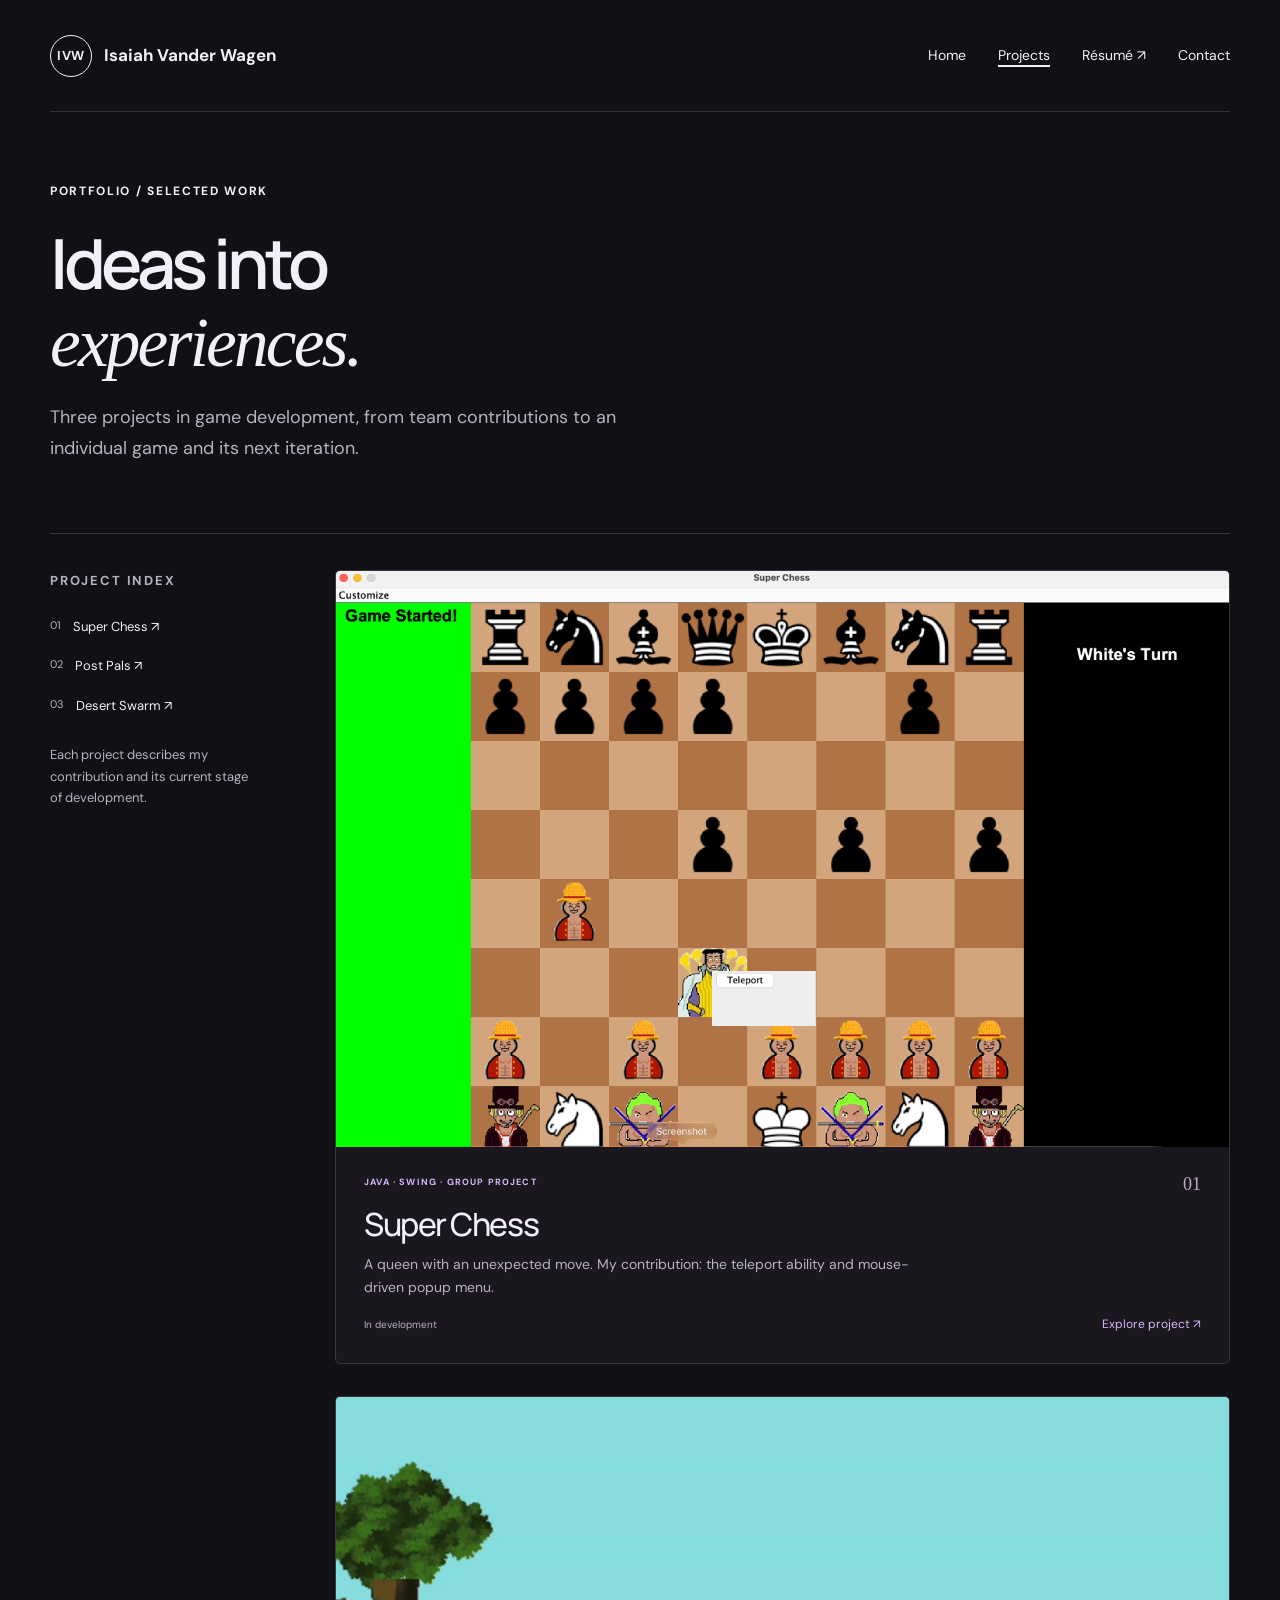
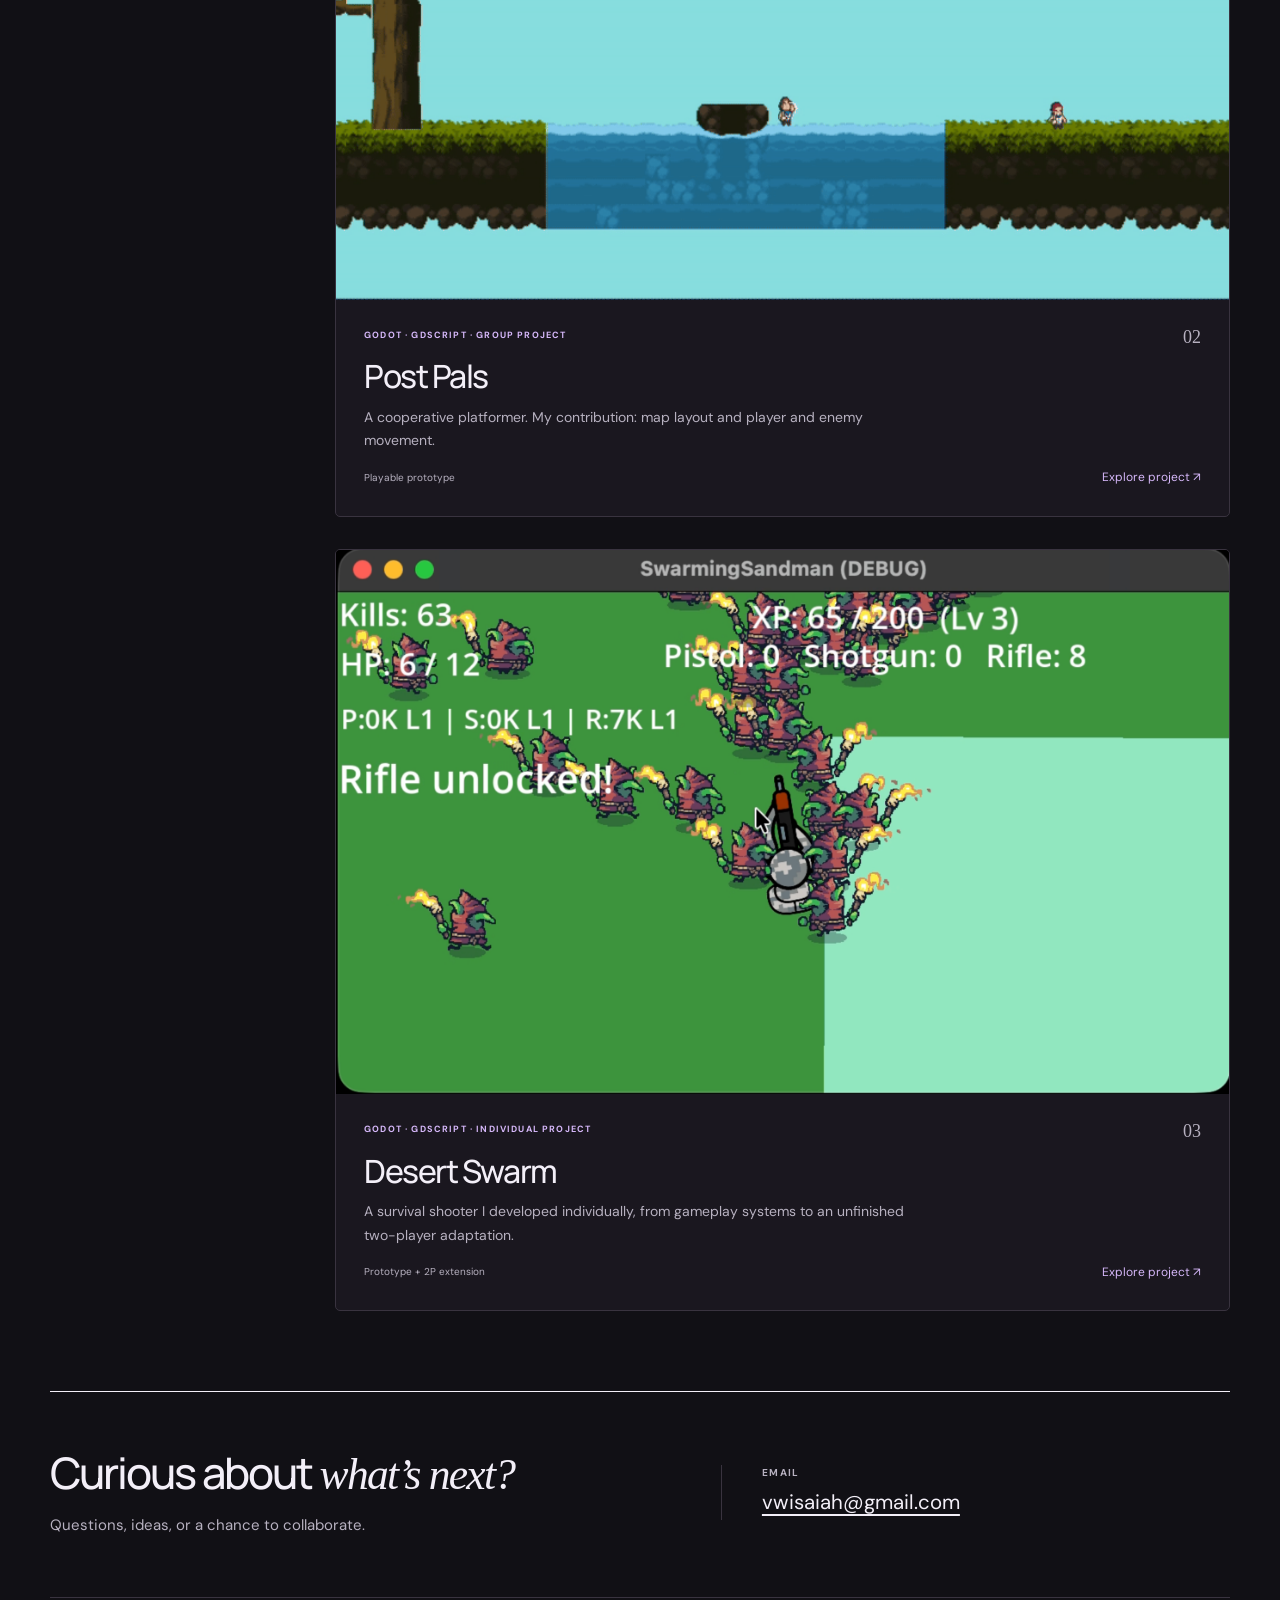
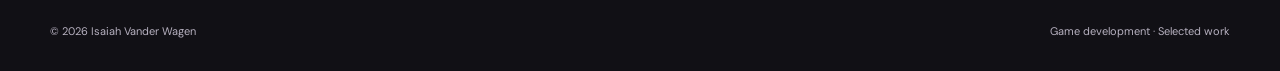
==== projects.html @ a1599a60 "Publish portfolio with projects and phone-free résumé" ====
<!doctype html>
<html lang="en"><head><meta charset="utf-8"><meta name="viewport" content="width=device-width, initial-scale=1"><meta name="description" content="Game development projects by Isaiah Vander Wagen: Super Chess, Post Pals, and Desert Swarm."><title>Projects · Isaiah Vander Wagen</title><link rel="icon" href="profile.svg" type="image/svg+xml"><link rel="stylesheet" href="style.css"><link rel="stylesheet" href="case-study.css"><script src="profile.js" defer></script><script src="case-study.js" defer></script></head><body><a class="skip" href="#main">Skip to content</a><div class="shell"><header><a class="brand" href="./index.html"><span class="monogram" data-profile="initials">IVW</span><span data-profile="name">Isaiah Vander Wagen</span></a><nav aria-label="Main navigation"><a href="./index.html" >Home</a><a href="./projects.html" aria-current="page">Projects</a><a href="./resume.pdf" data-resume target="_blank" rel="noopener noreferrer" aria-label="Résumé (opens in a new tab)">Résumé <span aria-hidden="true">↗</span></a><a href="./index.html#contact">Contact</a></nav></header><main id="main"><div class="page-head"><p class="eyebrow">Portfolio / Selected work</p><h1>Ideas into<br><em>experiences.</em></h1><p class="lead">Three projects in game development, from team contributions to an individual game and its next iteration.</p></div><section class="projects-layout" aria-labelledby="projects-heading"><aside class="projects-index"><p class="eyebrow" id="projects-heading">Project index</p><ul><li><a href="./super-chess.html"><span>01</span>Super Chess ↗</a></li><li><a href="./post-pals.html"><span>02</span>Post Pals ↗</a></li><li><a href="./desert-swarm.html"><span>03</span>Desert Swarm ↗</a></li></ul><p>Each project describes my contribution and its current stage of development.</p></aside><div><a class="chess-card game-project-card" href="./super-chess.html"><img src="chess-teleport.png" alt="Super Chess with the queen’s Teleport menu open" width="2584" height="1668" loading="lazy"><div class="chess-card-content"><div class="project-card-top"><span class="label">Java · Swing · Group project</span><span>01</span></div><h2>Super Chess</h2><p>A queen with an unexpected move. My contribution: the teleport ability and mouse-driven popup menu.</p><div class="project-card-bottom"><span>In development</span><span class="card-link">Explore project ↗</span></div></div></a><a class="chess-card game-project-card" href="./post-pals.html"><img src="post-pals-gameplay.png" alt="Two Post Pals characters navigating a platforming level" width="800" height="450" loading="lazy"><div class="chess-card-content"><div class="project-card-top"><span class="label">Godot · GDScript · Group project</span><span>02</span></div><h2>Post Pals</h2><p>A cooperative platformer. My contribution: map layout and player and enemy movement.</p><div class="project-card-bottom"><span>Playable prototype</span><span class="card-link">Explore project ↗</span></div></div></a><a class="chess-card game-project-card" href="./desert-swarm.html"><img src="desert-swarm-rifle.png" alt="Desert Swarm survival gameplay with the rifle unlocked" width="2076" height="1266" loading="lazy"><div class="chess-card-content"><div class="project-card-top"><span class="label">Godot · GDScript · Individual project</span><span>03</span></div><h2>Desert Swarm</h2><p>A survival shooter I developed individually, from gameplay systems to an unfinished two-player adaptation.</p><div class="project-card-bottom"><span>Prototype + 2P extension</span><span class="card-link">Explore project ↗</span></div></div></a></div></section><section class="contact"><div><h2>Curious about <em>what’s next?</em></h2><p>Questions, ideas, or a chance to collaborate.</p></div><div class="contact-details"><span class="label">Email</span><a data-email href="mailto:vwisaiah@gmail.com">vwisaiah@gmail.com</a></div></section></main><footer><span>© <span data-year>2026</span> <span data-profile="name">Isaiah Vander Wagen</span></span><span>Game development · Selected work</span></footer></div><dialog class="screenshot-dialog" id="screenshot-dialog" aria-label="Full-size project screenshot"><div class="dialog-bar"><span>Projects / Project screenshot</span><button type="button" id="close-screenshot" aria-label="Close screenshot">Close ✕</button></div><img id="enlarged-screenshot" alt=""><p id="screenshot-caption"></p></dialog></body></html>
---- style.css ----
@import url('https://fonts.googleapis.com/css2?family=DM+Sans:wght@400;500;600;700&family=Manrope:wght@400;500;600;700;800&display=swap');
:root{--paper:#111015;--ink:#f3eff8;--muted:#b7b1c0;--line:#39333f;--blue:#d9c8f3;--green:#d6b8fa;--serif:Georgia,'Times New Roman',serif}
*{box-sizing:border-box}html{scroll-behavior:smooth}body{margin:0;background:var(--paper);color:var(--ink);font-family:'DM Sans',Arial,sans-serif;font-size:17px;line-height:1.65}a{color:inherit;text-underline-offset:5px}button{font:inherit}a:focus-visible,button:focus-visible{outline:3px solid #a4542c;outline-offset:6px}::selection{background:var(--green)}.shell{width:min(1180px,calc(100% - 96px));margin:auto}.skip{position:fixed;top:-80px;left:24px;z-index:10;background:var(--ink);color:white;padding:10px}.skip:focus{top:12px}header{height:112px;display:flex;align-items:center;justify-content:space-between;border-bottom:1px solid var(--line);gap:24px}.brand{display:flex;gap:12px;align-items:center;font-weight:700;text-decoration:none}.monogram{width:42px;height:42px;border:1px solid var(--ink);border-radius:50%;display:grid;place-items:center;font-size:13px;letter-spacing:.05em}nav{display:flex;gap:32px;align-items:center;font-size:14px}nav a{text-decoration:none}nav a[aria-current=page]{text-decoration:underline;text-decoration-thickness:2px}nav a:hover{text-decoration:underline}.external{font-size:17px;margin-left:5px}.eyebrow{font-size:12px;font-weight:700;letter-spacing:.14em;text-transform:uppercase;margin:0 0 22px;display:flex;gap:10px;align-items:center}.dot{width:8px;height:8px;border-radius:100%;background:#c599f5;display:inline-block}h1,h2,h3,p{margin-top:0}h1{font-family:'Manrope',Arial,sans-serif;font-size:clamp(48px,5.4vw,76px);line-height:1.12;letter-spacing:-.065em;font-weight:600;margin-bottom:28px}h1 em,h2 em{font-family:var(--serif);font-weight:400;letter-spacing:-.04em}h2{font-size:clamp(32px,3.4vw,46px);font-family:'Manrope',Arial,sans-serif;line-height:1.2;letter-spacing:-.045em;font-weight:500}h3{font-size:24px;line-height:1.3;font-weight:500}.lead{font-size:18px;line-height:1.75;color:var(--muted);max-width:490px}.hero{display:grid;grid-template-columns:1.12fr 1fr;gap:80px;padding:72px 0 62px;align-items:center}.hero .intro{padding-bottom:20px}.hero h1{max-width:610px}.actions{display:flex;gap:26px;align-items:center;flex-wrap:wrap;margin-top:34px}.button{background:var(--green);color:#211a2b;padding:13px 23px;display:inline-flex;align-items:center;gap:24px;text-decoration:none;border:1px solid var(--ink);border-radius:3px;font-size:14px;font-weight:500}.button:hover{background:#e5d0ff}.text-link{font-size:14px;font-weight:600}.portrait{margin:0;position:relative}.portrait img{width:100%;height:auto;display:block;border-radius:110px 110px 4px 4px;border:1px solid var(--ink)}.portrait figcaption{font-size:11px;color:var(--muted);margin-top:13px;max-width:380px;line-height:1.6}.image-tag{color:#211a2b;position:absolute;left:-22px;bottom:95px;transform:rotate(-5deg);font-size:12px;letter-spacing:.05em;background:var(--green);padding:12px 18px;border:1px solid var(--ink);box-shadow:4px 4px 0 var(--ink)}.about-strip{border-top:1px solid var(--line);border-bottom:1px solid var(--line);display:grid;grid-template-columns:1fr 1fr 1fr;padding:26px 0;gap:35px}.about-strip .label,.label{font-size:10px;letter-spacing:.13em;text-transform:uppercase;font-weight:700;color:var(--muted);display:block;margin-bottom:4px}.about-strip p{font-size:14px;margin:0}.about-strip>div+div{border-left:1px solid var(--line);padding-left:35px}.preview-section{padding:72px 0 80px;display:grid;grid-template-columns:1fr 1fr;gap:80px;align-items:center}.preview-section p{color:var(--muted);font-size:16px;max-width:430px}.project-preview{color:#211a2b;background:var(--green);border:1px solid var(--ink);padding:36px;border-radius:4px;min-height:255px;position:relative;text-decoration:none;display:flex;flex-direction:column;justify-content:space-between;transition:transform .2s}.project-preview:hover{transform:translateY(-4px)}.project-preview .number{font-family:var(--serif);font-size:56px;line-height:1}.project-preview .arrow{position:absolute;right:30px;top:32px;font-size:24px}.project-preview small{font-size:11px;letter-spacing:.12em;text-transform:uppercase}.project-preview h3{margin:20px 0 0}.contact{padding:55px 0 60px;border-top:1px solid var(--ink);display:grid;grid-template-columns:1.2fr 1fr;gap:60px;align-items:center}.contact h2{margin-bottom:12px}.contact p{margin:0;font-size:15px;color:var(--muted)}.contact-details{border-left:1px solid var(--line);padding-left:40px}.contact-details a{font-size:clamp(15px,1.6vw,21px);overflow-wrap:anywhere}.contact-details a:not([href]){font-size:15px;color:var(--muted)}footer{border-top:1px solid var(--line);padding:24px 0 30px;display:flex;justify-content:space-between;font-size:11px;color:var(--muted);gap:20px}.page-head{padding:70px 0 50px;max-width:780px}.page-head h1{margin-bottom:20px}.page-head .lead{max-width:610px}.projects-layout{border-top:1px solid var(--line);padding:36px 0 80px;display:grid;grid-template-columns:230px 1fr;gap:55px}.projects-layout aside p{font-size:13px;color:var(--muted)}.project-blank{color:#211a2b;background:var(--blue);border:1px solid var(--ink);border-radius:4px;padding:44px;min-height:330px;display:flex;flex-direction:column;justify-content:space-between}.project-blank .placeholder{width:66px;height:66px;display:grid;place-items:center;border:1px solid var(--ink);border-radius:50%;font-size:32px;font-family:var(--serif)}.project-blank h2{font-size:35px;margin:28px 0 12px}.project-blank p{margin:0;max-width:470px;color:#584a68;font-size:15px}.template-fields{display:flex;gap:12px;flex-wrap:wrap;margin-top:22px}.template-fields span{border:1px solid #a7b5c5;border-radius:30px;padding:4px 13px;font-size:11px}.case-structure{padding-top:35px}.case-structure h3{font-size:18px}.structure-row{display:grid;grid-template-columns:40px 140px 1fr;border-top:1px solid var(--line);padding:17px 0;font-size:13px;gap:15px}.structure-row p{margin:0;color:var(--muted)}.resume-page{max-width:900px}.resume-head{display:flex;justify-content:space-between;gap:30px;padding:55px 0 30px;border-bottom:2px solid var(--ink)}.resume-head h1{font-size:54px;margin-bottom:10px}.resume-head p{margin:0;color:var(--muted)}.draft-note{background:#eee6f7;padding:16px 20px;margin:30px 0;font-size:13px;border-left:3px solid #9168b9}.resume-section{display:grid;grid-template-columns:180px 1fr;gap:35px;padding:28px 0;border-bottom:1px solid var(--line)}.resume-section h2{font-size:20px;letter-spacing:-.02em}.resume-section h3{font-size:17px;margin-bottom:6px}.resume-section p,.resume-section li{font-size:14px;color:var(--muted)}.resume-section p:last-child{margin:0}.resume-section ul{padding-left:18px;margin-bottom:0}.print-button{background:transparent;border:1px solid var(--ink);padding:10px 17px;cursor:pointer;color:var(--ink);font-size:13px;align-self:flex-start}.print-button:hover{background:var(--green)}
@media(min-width:1400px){.hero{gap:100px}.portrait{max-width:450px;justify-self:end}}@media(max-width:900px){.shell{width:calc(100% - 48px)}.hero{gap:35px}.hero h1{font-size:52px}.hero .lead{font-size:16px}.image-tag{left:-12px;font-size:10px}.preview-section{gap:35px}.projects-layout{grid-template-columns:170px 1fr;gap:30px}.structure-row{grid-template-columns:25px 105px 1fr}}
@media(max-width:650px){.shell{width:calc(100% - 40px)}header{height:auto;min-height:112px;flex-wrap:wrap;padding:20px 0;gap:17px}.brand{font-size:15px}.monogram{width:34px;height:34px}nav{width:100%;justify-content:space-between;gap:12px;font-size:12px}.hero{grid-template-columns:1fr;gap:32px;padding:45px 0 35px}.hero h1{font-size:52px;max-width:460px}.hero .intro{padding:0}.hero .lead{font-size:17px}.portrait{width:88%;max-width:390px;justify-self:center}.image-tag{bottom:80px;left:-18px}.about-strip{grid-template-columns:1fr;gap:16px}.about-strip>div+div{border-left:0;padding-left:0}.preview-section{grid-template-columns:1fr;padding:45px 0;gap:25px}.project-preview{min-height:230px;padding:28px}.contact{grid-template-columns:1fr;gap:25px;padding:35px 0}.contact-details{border-left:0;padding-left:0}footer{flex-wrap:wrap;gap:6px;font-size:10px}.page-head{padding:45px 0 25px}.page-head h1{font-size:52px}.projects-layout{grid-template-columns:1fr;gap:15px;padding-bottom:45px}.projects-layout aside p{max-width:450px}.project-blank{padding:28px}.structure-row{grid-template-columns:22px 1fr;gap:8px}.structure-row p{grid-column:2}.resume-head{flex-direction:column}.resume-head h1{font-size:44px}.resume-section{grid-template-columns:1fr;gap:6px}.resume-section h2{margin-bottom:8px}}
@media(prefers-reduced-motion:reduce){html{scroll-behavior:auto}*{transition:none!important}}
@media print{body{background:white;color:black;font-size:11pt}.shell{width:100%;max-width:none}header,footer,.print-button,.draft-note,.skip{display:none}.resume-head{padding-top:0}.resume-section{break-inside:avoid;grid-template-columns:150px 1fr;padding:18px 0}a{text-decoration:none}.resume-head h1{font-size:36px}@page{margin:18mm}}

.sr-only{position:absolute;width:1px;height:1px;padding:0;margin:-1px;overflow:hidden;clip:rect(0,0,0,0);white-space:nowrap;border:0}.resume-body{--paper:#fcfaff;--ink:#211a2b;--muted:#62576e;--line:#d8d0e1}.project-blank .label{color:#584a68}.portrait img{border-color:#786784}.project-preview,.project-blank{border-color:#786784}.button{border-color:var(--green)}.print-button:hover{color:#211a2b}::selection{color:#211a2b}

.project-blank .placeholder{border-color:#6b577d}.image-tag{border-color:#211a2b;box-shadow:4px 4px 0 #211a2b}.hero>*{min-width:0}

.portrait img{aspect-ratio:8/9;object-fit:cover;object-position:50% 55%}
---- case-study.css ----
.case-breadcrumb{display:flex;justify-content:space-between;align-items:center;padding:30px 0 0;color:var(--muted);font-size:12px;gap:20px}.case-breadcrumb a{text-decoration:none}.case-breadcrumb a:hover{text-decoration:underline}.case-breadcrumb>span{font-size:10px;letter-spacing:.12em;text-transform:uppercase}.case-intro{display:grid;grid-template-columns:minmax(0,1.7fr) minmax(230px,.7fr);gap:80px;padding:60px 0 50px;align-items:end}.case-intro h1{font-size:clamp(50px,7vw,92px);margin-bottom:10px}.case-tagline{font-family:'Manrope',Arial,sans-serif;font-size:clamp(27px,3.6vw,43px);line-height:1.25;letter-spacing:-.04em;color:var(--green);margin:0 0 25px}.case-tagline em{font-family:var(--serif);font-weight:400}.case-intro .lead{max-width:680px;font-size:17px;margin-bottom:0}.role-panel{border-left:1px solid var(--line);padding-left:30px;display:grid;gap:20px}.role-panel p{font-size:14px;line-height:1.55;margin:0}.role-panel small{color:var(--muted);font-size:12px}.case-cover{margin:0 0 64px}.image-button{display:block;position:relative;width:100%;padding:0;background:#222027;border:1px solid var(--line);border-radius:5px;overflow:hidden;cursor:zoom-in;color:var(--ink);text-align:left}.image-button img{width:100%;height:auto;display:block;transition:filter .2s}.image-button:hover img{filter:brightness(.87)}.zoom-hint{position:absolute;right:16px;bottom:16px;padding:7px 12px;border-radius:3px;background:#17131ee8;color:#fff;font-size:11px;border:1px solid #62566c}.case-cover figcaption{display:flex;justify-content:space-between;gap:16px;padding:14px 0;color:var(--muted);font-size:11px}.case-section,.status-section{display:grid;grid-template-columns:1fr 1fr;gap:80px;padding:50px 0 64px;border-top:1px solid var(--line)}.case-section h2,.status-section h2{font-size:clamp(29px,3.2vw,40px)}.case-prose{color:var(--muted);font-size:16px}.case-prose p:last-child{margin-bottom:0}.credit-note{font-size:12px;border-left:2px solid #8f65bc;padding-left:16px}.interaction-section{padding:48px 0 64px;border-top:1px solid var(--line)}.section-heading{display:flex;justify-content:space-between;gap:30px;align-items:end;margin-bottom:30px}.section-heading h2{margin-bottom:0}.mode-tag,.status-pill{font-size:11px;border:1px solid #665775;border-radius:30px;padding:8px 13px;white-space:nowrap;color:var(--green)}.interaction-steps{display:grid;grid-template-columns:repeat(3,minmax(0,1fr));padding:0;margin:35px 0 0;list-style:none;border-top:1px solid var(--line)}.interaction-steps li{padding:30px 25px 0 0}.interaction-steps li+li{padding-left:25px;border-left:1px solid var(--line)}.step-number{display:block;font-family:var(--serif);font-size:35px;color:var(--green);margin-bottom:15px}.interaction-steps h3{font-size:20px;margin-bottom:10px}.interaction-steps p{font-size:14px;color:var(--muted);margin:0}.gallery-section{padding:48px 0 64px;border-top:1px solid var(--line)}.gallery-section .section-heading>p{font-size:12px;color:var(--muted);margin:0}.case-gallery{display:grid;grid-template-columns:repeat(2,minmax(0,1fr));gap:28px}.case-gallery figure{margin:0;min-width:0}.case-gallery figcaption{padding-top:16px;display:grid;gap:5px}.case-gallery figcaption strong{font-weight:500;font-size:16px}.case-gallery figcaption span{font-size:13px;color:var(--muted)}.status-pill{display:inline-flex;align-items:center;gap:9px;margin-top:8px}.case-end{border-top:1px solid var(--line);padding:30px 0 45px;display:flex;justify-content:space-between;align-items:center;gap:25px}.screenshot-dialog{width:min(1400px,96vw);max-height:94vh;padding:20px;background:#17131e;color:#f3eff8;border:1px solid #665775;border-radius:7px}.screenshot-dialog::backdrop{background:#09070dec}.dialog-bar{display:flex;justify-content:space-between;align-items:center;gap:20px;margin-bottom:18px;font-size:12px}.dialog-bar button{background:#d6b8fa;color:#211a2b;border:0;border-radius:3px;padding:8px 15px;cursor:pointer}.screenshot-dialog img{width:100%;height:auto;display:block}.screenshot-dialog p{font-size:12px;margin:14px 0 0;color:#b7b1c0}.chess-card{color:var(--ink);display:block;border:1px solid var(--line);border-radius:5px;overflow:hidden;text-decoration:none;background:#1a171f;margin-bottom:32px}.chess-card img{display:block;width:100%;height:auto}.chess-card-content{padding:28px}.chess-card .label{color:var(--green)}.chess-card h2{font-size:32px;margin:10px 0}.chess-card p{color:var(--muted);font-size:14px;max-width:550px;margin-bottom:16px}.chess-card .card-link{font-size:13px;color:var(--green)}.chess-card:hover{border-color:#b78bdc}.project-index-link{font-size:13px;color:var(--green)}
@media(max-width:900px){.case-intro{gap:35px;grid-template-columns:minmax(0,1.5fr) minmax(190px,.7fr)}.case-section,.status-section{gap:35px}.case-intro .lead{font-size:16px}.case-breadcrumb>span{font-size:9px}.case-section h2{font-size:32px}}
@media(max-width:650px){.case-breadcrumb{padding-top:25px}.case-breadcrumb>span{display:none}.case-intro{grid-template-columns:1fr;padding:35px 0;gap:28px}.case-intro h1{font-size:55px}.case-tagline{font-size:29px}.role-panel{border-left:0;border-top:1px solid var(--line);padding:23px 0 0;grid-template-columns:1fr 1fr;gap:20px}.role-panel>div:first-child{grid-column:1/-1}.case-cover{margin-bottom:35px}.case-cover figcaption{font-size:10px;flex-wrap:wrap;gap:4px}.zoom-hint{right:9px;bottom:9px;font-size:10px;padding:5px 9px}.case-section,.status-section{grid-template-columns:1fr;padding:35px 0;gap:10px}.case-prose{font-size:15px}.interaction-section,.gallery-section{padding:35px 0}.section-heading{display:block}.mode-tag{display:inline-block;margin-top:20px}.interaction-steps{grid-template-columns:1fr;margin-top:25px}.interaction-steps li,.interaction-steps li+li{border-left:0;padding:20px 0;display:grid;grid-template-columns:42px 1fr;gap:5px 15px}.interaction-steps li+li{border-top:1px solid var(--line)}.step-number{grid-row:span 2;font-size:29px;margin:0}.interaction-steps h3{margin:0}.case-gallery{grid-template-columns:1fr;gap:28px}.gallery-section .section-heading>p{margin-top:15px}.case-end{flex-wrap:wrap}.screenshot-dialog{padding:12px}.dialog-bar{font-size:10px}.chess-card-content{padding:22px}}
@media(prefers-reduced-motion:reduce){.image-button img{transition:none}}
.recording-section{padding:48px 0 64px;border-top:1px solid var(--line)}.video-figure{margin:0}.video-figure video{display:block;width:100%;height:auto;max-height:75vh;background:#08070b;border:1px solid var(--line);border-radius:5px}.video-figure figcaption{font-size:12px;color:var(--muted);padding-top:13px}.gameplay-loop{border:1px solid var(--line);border-radius:5px;overflow:hidden;background:#1a171f}.gameplay-loop summary{padding:20px 24px;cursor:pointer;font-size:14px;color:var(--green)}.gameplay-loop summary:hover{background:#25202e}.gameplay-loop summary:focus-visible{outline:3px solid #d6b8fa;outline-offset:-4px}.gameplay-loop img{display:block;width:100%;height:auto}.gameplay-loop p{font-size:12px;padding:15px 24px;margin:0;color:var(--muted)}.development-note{padding:20px 22px;border-left:3px solid var(--green);background:#211b2a;margin-top:25px}.development-note strong{color:var(--green);font-weight:500;font-size:14px}.development-note p{font-size:14px;margin:8px 0 0}.next-project{display:flex;justify-content:space-between;align-items:center;gap:25px;border-top:1px solid var(--line);padding:35px 0}.next-project>div>a{font-family:'Manrope',Arial,sans-serif;font-size:29px;font-weight:500;letter-spacing:-.04em;text-decoration:none}.next-project>div>a:hover{color:var(--green)}.next-project .label{margin-bottom:10px}.selected-projects{padding:65px 0 75px}.selected-projects-grid{display:grid;grid-template-columns:repeat(3,minmax(0,1fr));gap:23px}.selected-projects-grid .chess-card{margin:0;height:100%}.selected-projects-grid .chess-card-content{padding:23px}.selected-projects-grid .chess-card img{width:100%;aspect-ratio:1.55;object-fit:cover;object-position:center}.selected-projects-grid .chess-card h3{font-family:'Manrope',Arial,sans-serif;font-size:23px;letter-spacing:-.04em;margin:12px 0}.selected-projects-grid .chess-card p{font-size:13px}.project-card-top{display:flex;justify-content:space-between;gap:15px;align-items:start}.project-card-top>.label{font-size:9px;line-height:1.6}.project-card-top>span:last-child{font-family:var(--serif);font-size:18px;line-height:1.1;color:var(--muted)}.project-card-bottom{display:flex;gap:15px;flex-wrap:wrap;justify-content:space-between;align-items:center}.project-card-bottom>span:first-child{font-size:10px;color:var(--muted)}.project-card-bottom .card-link{font-size:12px}.projects-index ul{list-style:none;padding:0;margin:25px 0 28px}.projects-index li+li{margin-top:18px}.projects-index li a{font-size:13px;text-decoration:none;display:flex;gap:12px}.projects-index li a:hover{color:var(--green)}.projects-index li a>span{color:var(--muted);font-size:11px}.projects-index>p:last-child{max-width:210px}.game-project-card:last-child{margin-bottom:0}.case-intro .role-panel p{overflow-wrap:anywhere}
@media(max-width:900px){.selected-projects-grid{grid-template-columns:1fr}.selected-projects-grid .chess-card{display:grid;grid-template-columns:minmax(0,1fr) minmax(0,1.1fr)}.selected-projects-grid .chess-card img{height:100%;aspect-ratio:auto;object-fit:contain;background:#151219}.selected-projects-grid .chess-card-content{padding:25px}}
@media(max-width:650px){.recording-section{padding:35px 0}.recording-section .section-heading .mode-tag{white-space:normal}.next-project{align-items:start;flex-direction:column;gap:16px}.selected-projects{padding:40px 0}.selected-projects .section-heading>.text-link{display:inline-block;margin-top:20px}.selected-projects-grid .chess-card{display:block}.selected-projects-grid .chess-card img{height:auto;aspect-ratio:auto;object-fit:contain}.selected-projects-grid .chess-card-content{padding:22px}.projects-index ul{margin:15px 0 20px}.projects-index>p:last-child{max-width:none}.status-pill{white-space:normal}.gameplay-loop summary{padding:18px}.gameplay-loop p{padding:15px 18px}}
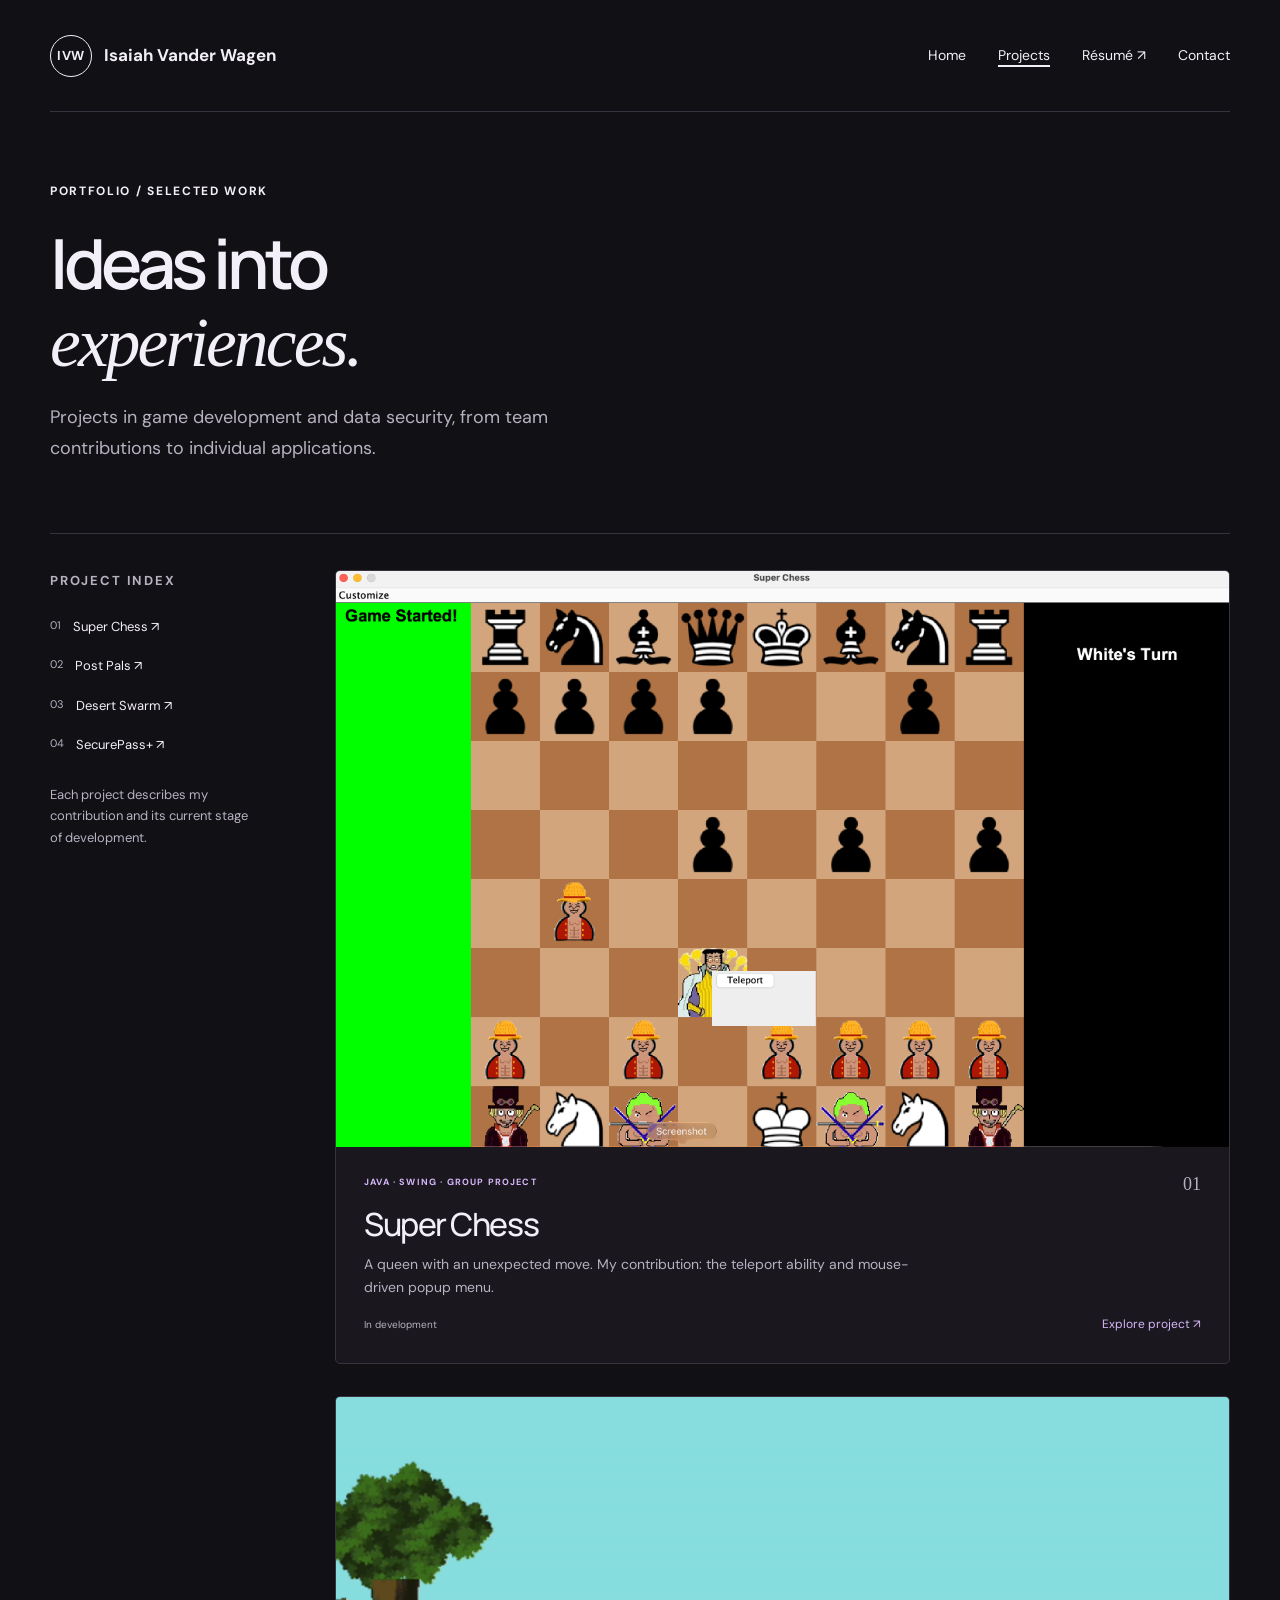
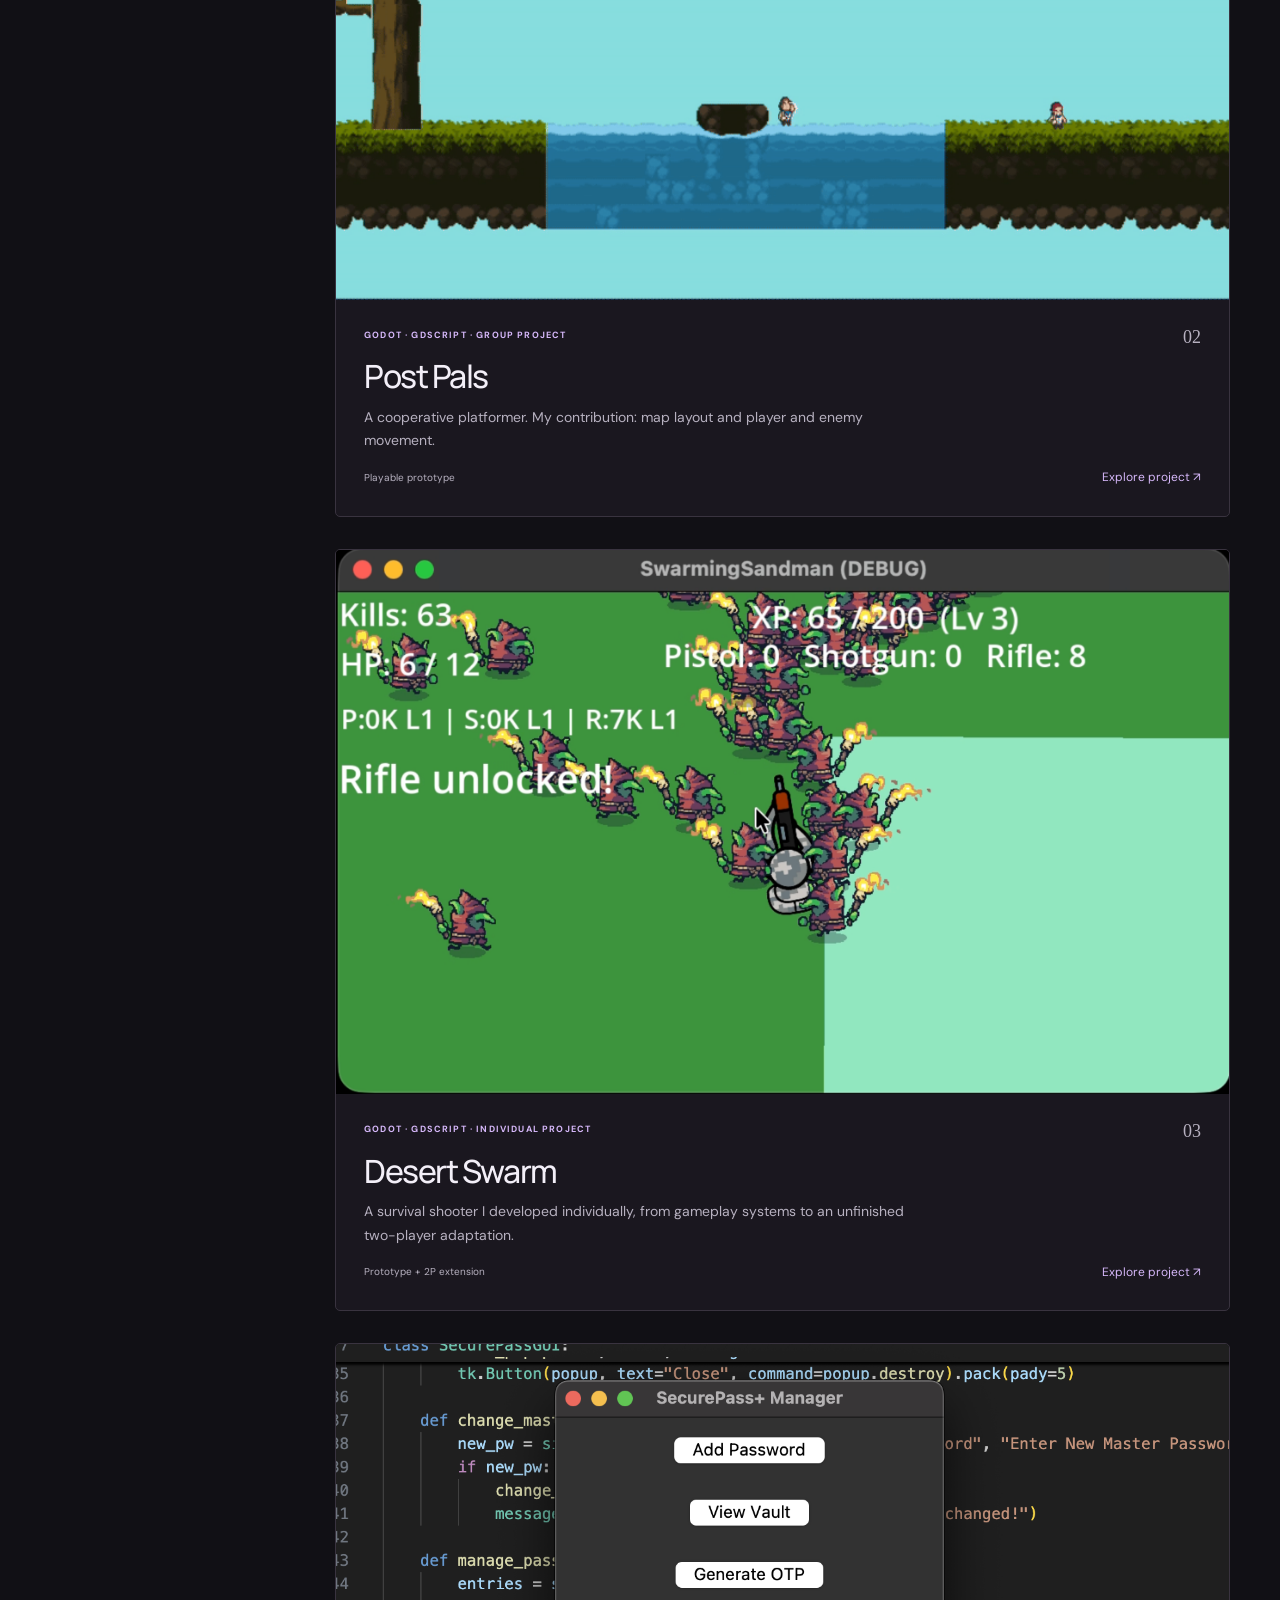
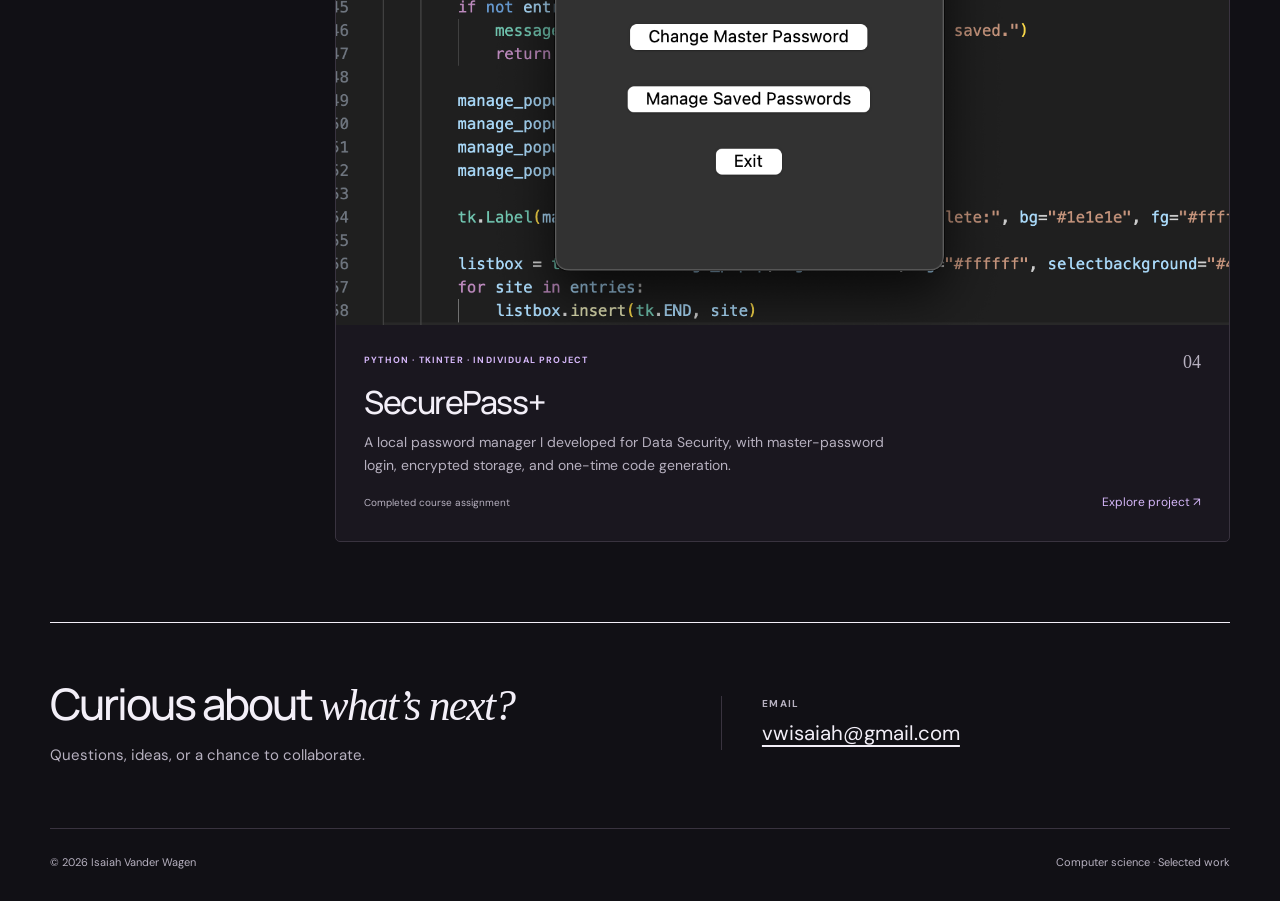
==== commit c3dd21ef: "Add SecurePass+ data security project and assignment screenshots" ====
--- a/projects.html
+++ b/projects.html
@@ -1,2 +1,2 @@
 <!doctype html>
-<html lang="en"><head><meta charset="utf-8"><meta name="viewport" content="width=device-width, initial-scale=1"><meta name="description" content="Game development projects by Isaiah Vander Wagen: Super Chess, Post Pals, and Desert Swarm."><title>Projects · Isaiah Vander Wagen</title><link rel="icon" href="profile.svg" type="image/svg+xml"><link rel="stylesheet" href="style.css"><link rel="stylesheet" href="case-study.css"><script src="profile.js" defer></script><script src="case-study.js" defer></script></head><body><a class="skip" href="#main">Skip to content</a><div class="shell"><header><a class="brand" href="./index.html"><span class="monogram" data-profile="initials">IVW</span><span data-profile="name">Isaiah Vander Wagen</span></a><nav aria-label="Main navigation"><a href="./index.html" >Home</a><a href="./projects.html" aria-current="page">Projects</a><a href="./resume.pdf" data-resume target="_blank" rel="noopener noreferrer" aria-label="Résumé (opens in a new tab)">Résumé <span aria-hidden="true">↗</span></a><a href="./index.html#contact">Contact</a></nav></header><main id="main"><div class="page-head"><p class="eyebrow">Portfolio / Selected work</p><h1>Ideas into<br><em>experiences.</em></h1><p class="lead">Three projects in game development, from team contributions to an individual game and its next iteration.</p></div><section class="projects-layout" aria-labelledby="projects-heading"><aside class="projects-index"><p class="eyebrow" id="projects-heading">Project index</p><ul><li><a href="./super-chess.html"><span>01</span>Super Chess ↗</a></li><li><a href="./post-pals.html"><span>02</span>Post Pals ↗</a></li><li><a href="./desert-swarm.html"><span>03</span>Desert Swarm ↗</a></li></ul><p>Each project describes my contribution and its current stage of development.</p></aside><div><a class="chess-card game-project-card" href="./super-chess.html"><img src="chess-teleport.png" alt="Super Chess with the queen’s Teleport menu open" width="2584" height="1668" loading="lazy"><div class="chess-card-content"><div class="project-card-top"><span class="label">Java · Swing · Group project</span><span>01</span></div><h2>Super Chess</h2><p>A queen with an unexpected move. My contribution: the teleport ability and mouse-driven popup menu.</p><div class="project-card-bottom"><span>In development</span><span class="card-link">Explore project ↗</span></div></div></a><a class="chess-card game-project-card" href="./post-pals.html"><img src="post-pals-gameplay.png" alt="Two Post Pals characters navigating a platforming level" width="800" height="450" loading="lazy"><div class="chess-card-content"><div class="project-card-top"><span class="label">Godot · GDScript · Group project</span><span>02</span></div><h2>Post Pals</h2><p>A cooperative platformer. My contribution: map layout and player and enemy movement.</p><div class="project-card-bottom"><span>Playable prototype</span><span class="card-link">Explore project ↗</span></div></div></a><a class="chess-card game-project-card" href="./desert-swarm.html"><img src="desert-swarm-rifle.png" alt="Desert Swarm survival gameplay with the rifle unlocked" width="2076" height="1266" loading="lazy"><div class="chess-card-content"><div class="project-card-top"><span class="label">Godot · GDScript · Individual project</span><span>03</span></div><h2>Desert Swarm</h2><p>A survival shooter I developed individually, from gameplay systems to an unfinished two-player adaptation.</p><div class="project-card-bottom"><span>Prototype + 2P extension</span><span class="card-link">Explore project ↗</span></div></div></a></div></section><section class="contact"><div><h2>Curious about <em>what’s next?</em></h2><p>Questions, ideas, or a chance to collaborate.</p></div><div class="contact-details"><span class="label">Email</span><a data-email href="mailto:vwisaiah@gmail.com">vwisaiah@gmail.com</a></div></section></main><footer><span>© <span data-year>2026</span> <span data-profile="name">Isaiah Vander Wagen</span></span><span>Game development · Selected work</span></footer></div><dialog class="screenshot-dialog" id="screenshot-dialog" aria-label="Full-size project screenshot"><div class="dialog-bar"><span>Projects / Project screenshot</span><button type="button" id="close-screenshot" aria-label="Close screenshot">Close ✕</button></div><img id="enlarged-screenshot" alt=""><p id="screenshot-caption"></p></dialog></body></html>+<html lang="en"><head><meta charset="utf-8"><meta name="viewport" content="width=device-width, initial-scale=1"><meta name="description" content="Computer science projects by Isaiah Vander Wagen: Super Chess, Post Pals, Desert Swarm, and SecurePass+."><title>Projects · Isaiah Vander Wagen</title><link rel="icon" href="profile.svg" type="image/svg+xml"><link rel="stylesheet" href="style.css"><link rel="stylesheet" href="case-study.css"><script src="profile.js" defer></script><script src="case-study.js" defer></script></head><body><a class="skip" href="#main">Skip to content</a><div class="shell"><header><a class="brand" href="./index.html"><span class="monogram" data-profile="initials">IVW</span><span data-profile="name">Isaiah Vander Wagen</span></a><nav aria-label="Main navigation"><a href="./index.html" >Home</a><a href="./projects.html" aria-current="page">Projects</a><a href="./resume.pdf" data-resume target="_blank" rel="noopener noreferrer" aria-label="Résumé (opens in a new tab)">Résumé <span aria-hidden="true">↗</span></a><a href="./index.html#contact">Contact</a></nav></header><main id="main"><div class="page-head"><p class="eyebrow">Portfolio / Selected work</p><h1>Ideas into<br><em>experiences.</em></h1><p class="lead">Projects in game development and data security, from team contributions to individual applications.</p></div><section class="projects-layout" aria-labelledby="projects-heading"><aside class="projects-index"><p class="eyebrow" id="projects-heading">Project index</p><ul><li><a href="./super-chess.html"><span>01</span>Super Chess ↗</a></li><li><a href="./post-pals.html"><span>02</span>Post Pals ↗</a></li><li><a href="./desert-swarm.html"><span>03</span>Desert Swarm ↗</a></li><li><a href="./securepass.html"><span>04</span>SecurePass+ ↗</a></li></ul><p>Each project describes my contribution and its current stage of development.</p></aside><div><a class="chess-card game-project-card" href="./super-chess.html"><img src="chess-teleport.png" alt="Super Chess with the queen’s Teleport menu open" width="2584" height="1668" loading="lazy"><div class="chess-card-content"><div class="project-card-top"><span class="label">Java · Swing · Group project</span><span>01</span></div><h2>Super Chess</h2><p>A queen with an unexpected move. My contribution: the teleport ability and mouse-driven popup menu.</p><div class="project-card-bottom"><span>In development</span><span class="card-link">Explore project ↗</span></div></div></a><a class="chess-card game-project-card" href="./post-pals.html"><img src="post-pals-gameplay.png" alt="Two Post Pals characters navigating a platforming level" width="800" height="450" loading="lazy"><div class="chess-card-content"><div class="project-card-top"><span class="label">Godot · GDScript · Group project</span><span>02</span></div><h2>Post Pals</h2><p>A cooperative platformer. My contribution: map layout and player and enemy movement.</p><div class="project-card-bottom"><span>Playable prototype</span><span class="card-link">Explore project ↗</span></div></div></a><a class="chess-card game-project-card" href="./desert-swarm.html"><img src="desert-swarm-rifle.png" alt="Desert Swarm survival gameplay with the rifle unlocked" width="2076" height="1266" loading="lazy"><div class="chess-card-content"><div class="project-card-top"><span class="label">Godot · GDScript · Individual project</span><span>03</span></div><h2>Desert Swarm</h2><p>A survival shooter I developed individually, from gameplay systems to an unfinished two-player adaptation.</p><div class="project-card-bottom"><span>Prototype + 2P extension</span><span class="card-link">Explore project ↗</span></div></div></a><a class="chess-card game-project-card" href="./securepass.html"><img src="securepass-main.png" alt="SecurePass+ password manager’s main window" width="1378" height="896" loading="lazy"><div class="chess-card-content"><div class="project-card-top"><span class="label">Python · Tkinter · Individual project</span><span>04</span></div><h2>SecurePass+</h2><p>A local password manager I developed for Data Security, with master-password login, encrypted storage, and one-time code generation.</p><div class="project-card-bottom"><span>Completed course assignment</span><span class="card-link">Explore project ↗</span></div></div></a></div></section><section class="contact"><div><h2>Curious about <em>what’s next?</em></h2><p>Questions, ideas, or a chance to collaborate.</p></div><div class="contact-details"><span class="label">Email</span><a data-email href="mailto:vwisaiah@gmail.com">vwisaiah@gmail.com</a></div></section></main><footer><span>© <span data-year>2026</span> <span data-profile="name">Isaiah Vander Wagen</span></span><span>Computer science · Selected work</span></footer></div><dialog class="screenshot-dialog" id="screenshot-dialog" aria-label="Full-size project screenshot"><div class="dialog-bar"><span>Projects / Project screenshot</span><button type="button" id="close-screenshot" aria-label="Close screenshot">Close ✕</button></div><img id="enlarged-screenshot" alt=""><p id="screenshot-caption"></p></dialog></body></html>
--- a/case-study.css
+++ b/case-study.css
@@ -5,3 +5,6 @@
 .recording-section{padding:48px 0 64px;border-top:1px solid var(--line)}.video-figure{margin:0}.video-figure video{display:block;width:100%;height:auto;max-height:75vh;background:#08070b;border:1px solid var(--line);border-radius:5px}.video-figure figcaption{font-size:12px;color:var(--muted);padding-top:13px}.gameplay-loop{border:1px solid var(--line);border-radius:5px;overflow:hidden;background:#1a171f}.gameplay-loop summary{padding:20px 24px;cursor:pointer;font-size:14px;color:var(--green)}.gameplay-loop summary:hover{background:#25202e}.gameplay-loop summary:focus-visible{outline:3px solid #d6b8fa;outline-offset:-4px}.gameplay-loop img{display:block;width:100%;height:auto}.gameplay-loop p{font-size:12px;padding:15px 24px;margin:0;color:var(--muted)}.development-note{padding:20px 22px;border-left:3px solid var(--green);background:#211b2a;margin-top:25px}.development-note strong{color:var(--green);font-weight:500;font-size:14px}.development-note p{font-size:14px;margin:8px 0 0}.next-project{display:flex;justify-content:space-between;align-items:center;gap:25px;border-top:1px solid var(--line);padding:35px 0}.next-project>div>a{font-family:'Manrope',Arial,sans-serif;font-size:29px;font-weight:500;letter-spacing:-.04em;text-decoration:none}.next-project>div>a:hover{color:var(--green)}.next-project .label{margin-bottom:10px}.selected-projects{padding:65px 0 75px}.selected-projects-grid{display:grid;grid-template-columns:repeat(3,minmax(0,1fr));gap:23px}.selected-projects-grid .chess-card{margin:0;height:100%}.selected-projects-grid .chess-card-content{padding:23px}.selected-projects-grid .chess-card img{width:100%;aspect-ratio:1.55;object-fit:cover;object-position:center}.selected-projects-grid .chess-card h3{font-family:'Manrope',Arial,sans-serif;font-size:23px;letter-spacing:-.04em;margin:12px 0}.selected-projects-grid .chess-card p{font-size:13px}.project-card-top{display:flex;justify-content:space-between;gap:15px;align-items:start}.project-card-top>.label{font-size:9px;line-height:1.6}.project-card-top>span:last-child{font-family:var(--serif);font-size:18px;line-height:1.1;color:var(--muted)}.project-card-bottom{display:flex;gap:15px;flex-wrap:wrap;justify-content:space-between;align-items:center}.project-card-bottom>span:first-child{font-size:10px;color:var(--muted)}.project-card-bottom .card-link{font-size:12px}.projects-index ul{list-style:none;padding:0;margin:25px 0 28px}.projects-index li+li{margin-top:18px}.projects-index li a{font-size:13px;text-decoration:none;display:flex;gap:12px}.projects-index li a:hover{color:var(--green)}.projects-index li a>span{color:var(--muted);font-size:11px}.projects-index>p:last-child{max-width:210px}.game-project-card:last-child{margin-bottom:0}.case-intro .role-panel p{overflow-wrap:anywhere}
 @media(max-width:900px){.selected-projects-grid{grid-template-columns:1fr}.selected-projects-grid .chess-card{display:grid;grid-template-columns:minmax(0,1fr) minmax(0,1.1fr)}.selected-projects-grid .chess-card img{height:100%;aspect-ratio:auto;object-fit:contain;background:#151219}.selected-projects-grid .chess-card-content{padding:25px}}
 @media(max-width:650px){.recording-section{padding:35px 0}.recording-section .section-heading .mode-tag{white-space:normal}.next-project{align-items:start;flex-direction:column;gap:16px}.selected-projects{padding:40px 0}.selected-projects .section-heading>.text-link{display:inline-block;margin-top:20px}.selected-projects-grid .chess-card{display:block}.selected-projects-grid .chess-card img{height:auto;aspect-ratio:auto;object-fit:contain}.selected-projects-grid .chess-card-content{padding:22px}.projects-index ul{margin:15px 0 20px}.projects-index>p:last-child{max-width:none}.status-pill{white-space:normal}.gameplay-loop summary{padding:18px}.gameplay-loop p{padding:15px 18px}}
+
+/* Four selected projects and the SecurePass+ feature overview. */
+.selected-projects-grid.project-grid-four{grid-template-columns:repeat(2,minmax(0,1fr))}.security-features{display:grid;grid-template-columns:repeat(2,minmax(0,1fr));gap:0 36px;border-top:1px solid var(--line)}.security-features article{padding:30px 0;border-bottom:1px solid var(--line)}.security-features .step-number{font-size:27px;margin-bottom:12px}.security-features h3{font-size:22px;margin-bottom:10px}.security-features p{font-size:14px;line-height:1.7;color:var(--muted);max-width:450px;margin:0}@media(max-width:900px){.selected-projects-grid.project-grid-four{grid-template-columns:1fr}}@media(max-width:650px){.security-features{grid-template-columns:1fr}.security-features article{padding:24px 0}.security-features h3{font-size:20px}}
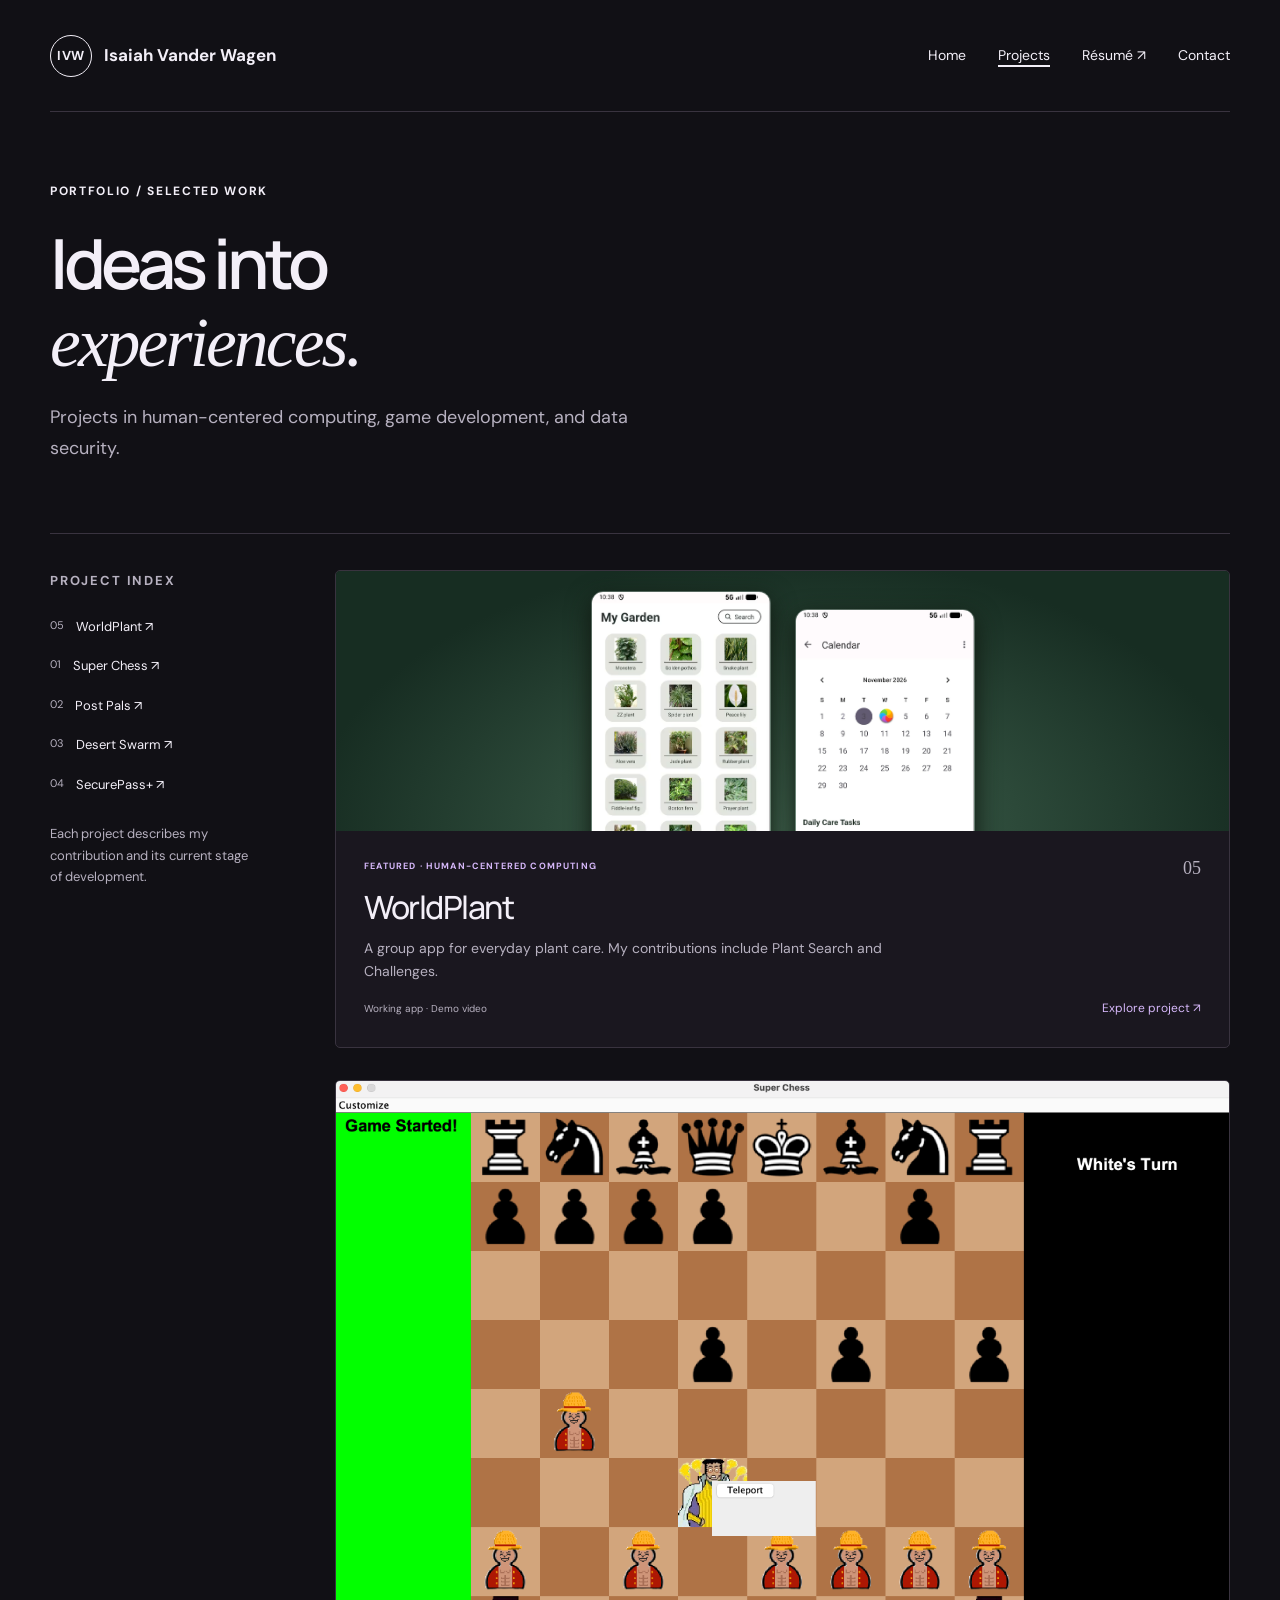
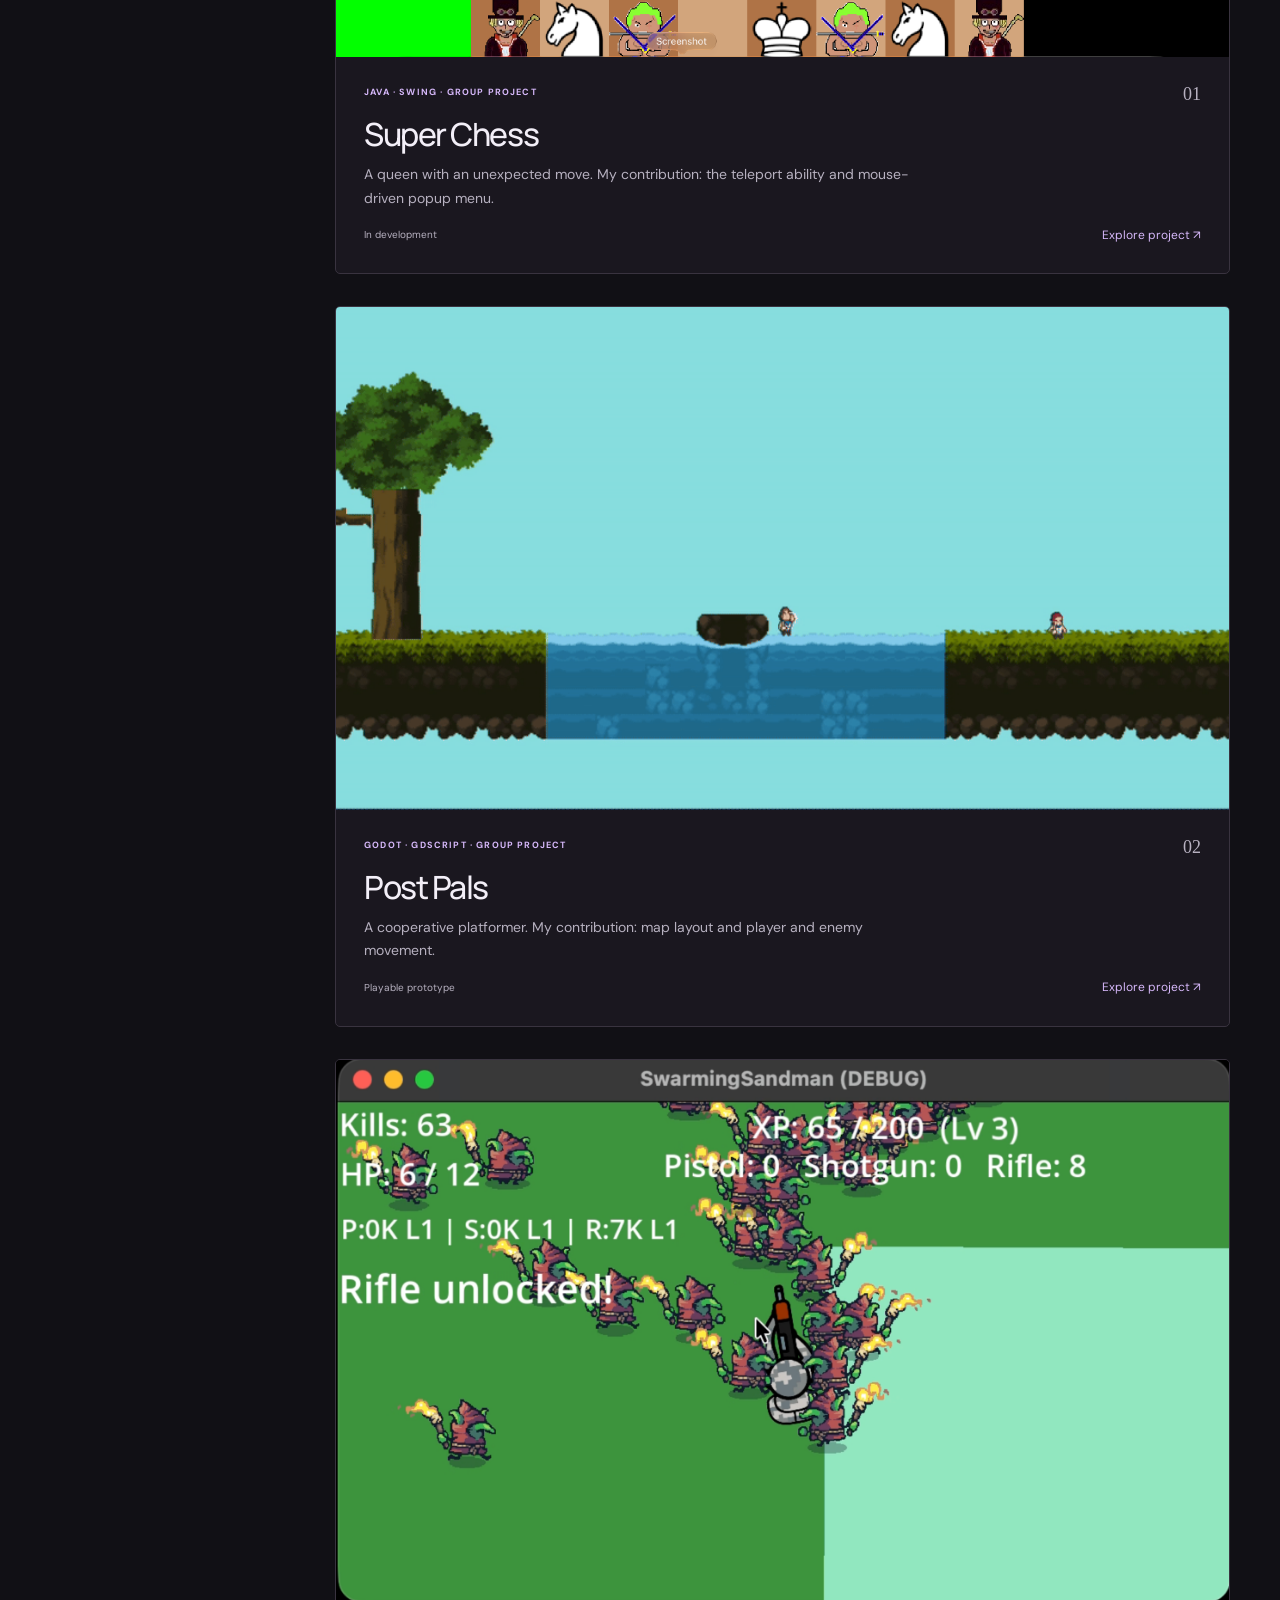
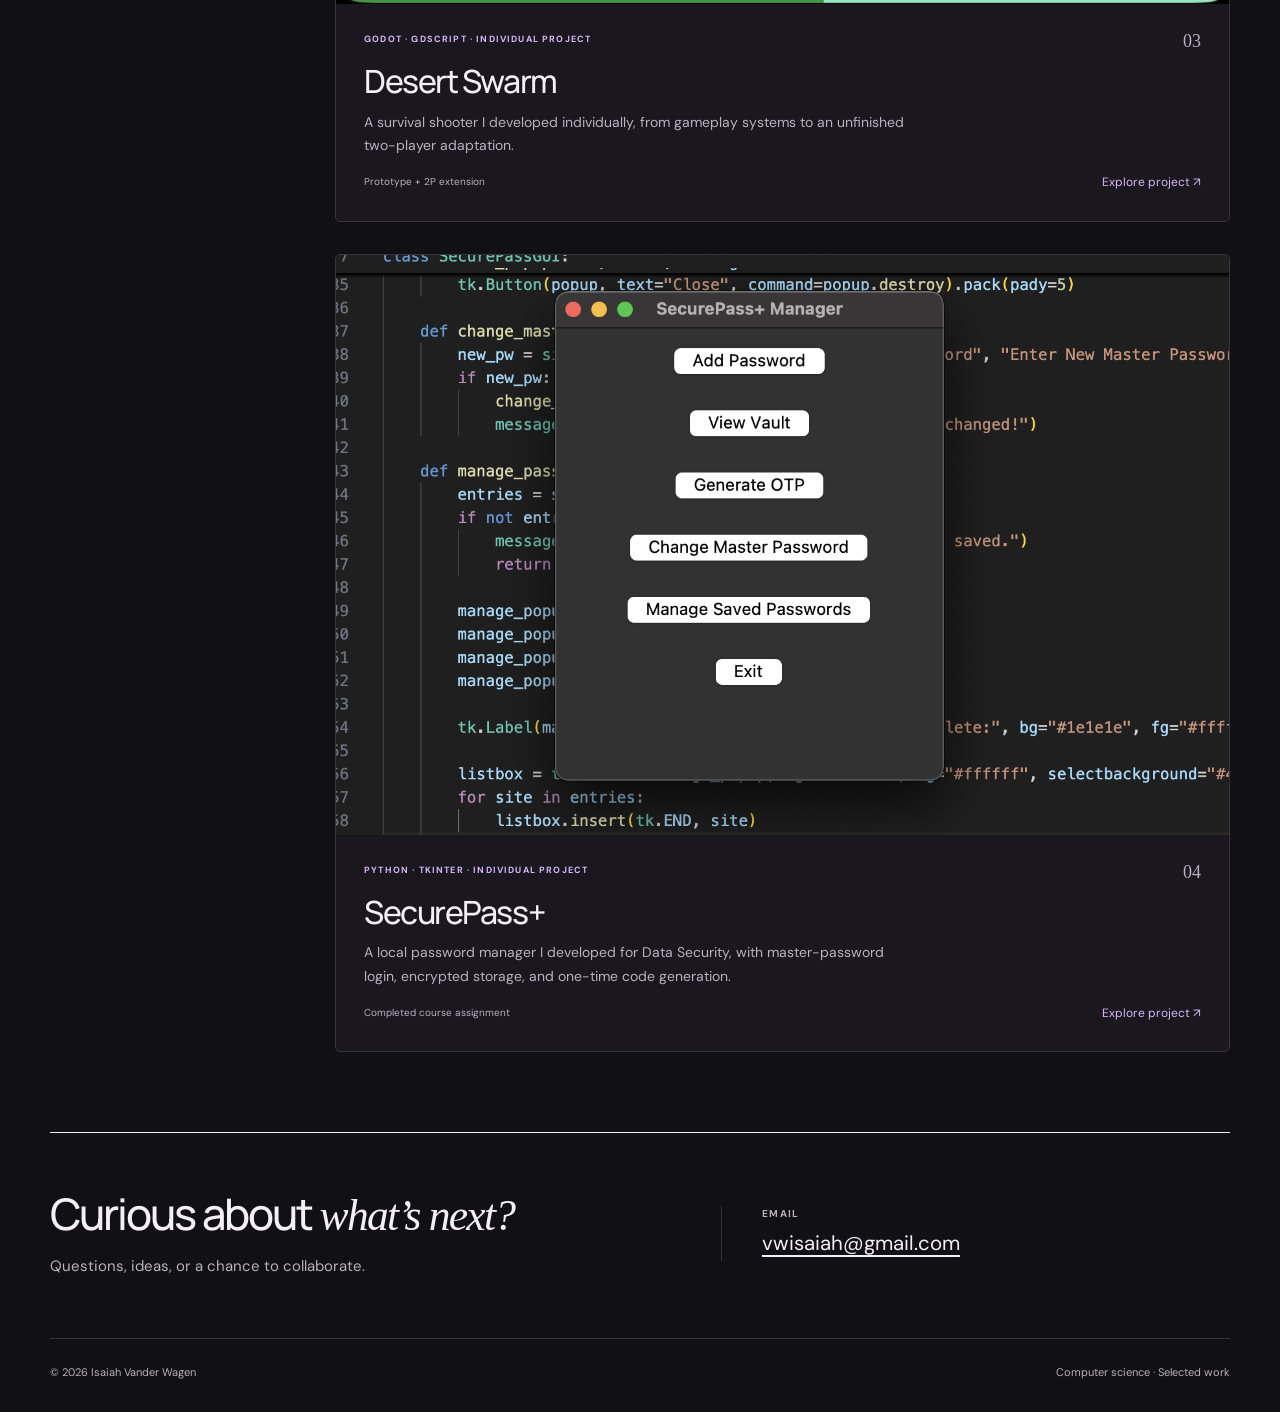
==== commit 9110b2d0: "Feature WorldPlant in the portfolio" ====
--- a/projects.html
+++ b/projects.html
@@ -1,2 +1,2 @@
 <!doctype html>
-<html lang="en"><head><meta charset="utf-8"><meta name="viewport" content="width=device-width, initial-scale=1"><meta name="description" content="Computer science projects by Isaiah Vander Wagen: Super Chess, Post Pals, Desert Swarm, and SecurePass+."><title>Projects · Isaiah Vander Wagen</title><link rel="icon" href="profile.svg" type="image/svg+xml"><link rel="stylesheet" href="style.css"><link rel="stylesheet" href="case-study.css"><script src="profile.js" defer></script><script src="case-study.js" defer></script></head><body><a class="skip" href="#main">Skip to content</a><div class="shell"><header><a class="brand" href="./index.html"><span class="monogram" data-profile="initials">IVW</span><span data-profile="name">Isaiah Vander Wagen</span></a><nav aria-label="Main navigation"><a href="./index.html" >Home</a><a href="./projects.html" aria-current="page">Projects</a><a href="./resume.pdf" data-resume target="_blank" rel="noopener noreferrer" aria-label="Résumé (opens in a new tab)">Résumé <span aria-hidden="true">↗</span></a><a href="./index.html#contact">Contact</a></nav></header><main id="main"><div class="page-head"><p class="eyebrow">Portfolio / Selected work</p><h1>Ideas into<br><em>experiences.</em></h1><p class="lead">Projects in game development and data security, from team contributions to individual applications.</p></div><section class="projects-layout" aria-labelledby="projects-heading"><aside class="projects-index"><p class="eyebrow" id="projects-heading">Project index</p><ul><li><a href="./super-chess.html"><span>01</span>Super Chess ↗</a></li><li><a href="./post-pals.html"><span>02</span>Post Pals ↗</a></li><li><a href="./desert-swarm.html"><span>03</span>Desert Swarm ↗</a></li><li><a href="./securepass.html"><span>04</span>SecurePass+ ↗</a></li></ul><p>Each project describes my contribution and its current stage of development.</p></aside><div><a class="chess-card game-project-card" href="./super-chess.html"><img src="chess-teleport.png" alt="Super Chess with the queen’s Teleport menu open" width="2584" height="1668" loading="lazy"><div class="chess-card-content"><div class="project-card-top"><span class="label">Java · Swing · Group project</span><span>01</span></div><h2>Super Chess</h2><p>A queen with an unexpected move. My contribution: the teleport ability and mouse-driven popup menu.</p><div class="project-card-bottom"><span>In development</span><span class="card-link">Explore project ↗</span></div></div></a><a class="chess-card game-project-card" href="./post-pals.html"><img src="post-pals-gameplay.png" alt="Two Post Pals characters navigating a platforming level" width="800" height="450" loading="lazy"><div class="chess-card-content"><div class="project-card-top"><span class="label">Godot · GDScript · Group project</span><span>02</span></div><h2>Post Pals</h2><p>A cooperative platformer. My contribution: map layout and player and enemy movement.</p><div class="project-card-bottom"><span>Playable prototype</span><span class="card-link">Explore project ↗</span></div></div></a><a class="chess-card game-project-card" href="./desert-swarm.html"><img src="desert-swarm-rifle.png" alt="Desert Swarm survival gameplay with the rifle unlocked" width="2076" height="1266" loading="lazy"><div class="chess-card-content"><div class="project-card-top"><span class="label">Godot · GDScript · Individual project</span><span>03</span></div><h2>Desert Swarm</h2><p>A survival shooter I developed individually, from gameplay systems to an unfinished two-player adaptation.</p><div class="project-card-bottom"><span>Prototype + 2P extension</span><span class="card-link">Explore project ↗</span></div></div></a><a class="chess-card game-project-card" href="./securepass.html"><img src="securepass-main.png" alt="SecurePass+ password manager’s main window" width="1378" height="896" loading="lazy"><div class="chess-card-content"><div class="project-card-top"><span class="label">Python · Tkinter · Individual project</span><span>04</span></div><h2>SecurePass+</h2><p>A local password manager I developed for Data Security, with master-password login, encrypted storage, and one-time code generation.</p><div class="project-card-bottom"><span>Completed course assignment</span><span class="card-link">Explore project ↗</span></div></div></a></div></section><section class="contact"><div><h2>Curious about <em>what’s next?</em></h2><p>Questions, ideas, or a chance to collaborate.</p></div><div class="contact-details"><span class="label">Email</span><a data-email href="mailto:vwisaiah@gmail.com">vwisaiah@gmail.com</a></div></section></main><footer><span>© <span data-year>2026</span> <span data-profile="name">Isaiah Vander Wagen</span></span><span>Computer science · Selected work</span></footer></div><dialog class="screenshot-dialog" id="screenshot-dialog" aria-label="Full-size project screenshot"><div class="dialog-bar"><span>Projects / Project screenshot</span><button type="button" id="close-screenshot" aria-label="Close screenshot">Close ✕</button></div><img id="enlarged-screenshot" alt=""><p id="screenshot-caption"></p></dialog></body></html>+<html lang="en"><head><meta charset="utf-8"><meta name="viewport" content="width=device-width, initial-scale=1"><meta name="description" content="Computer science projects by Isaiah Vander Wagen: WorldPlant, Super Chess, Post Pals, Desert Swarm, and SecurePass+."><title>Projects · Isaiah Vander Wagen</title><link rel="icon" href="profile.svg" type="image/svg+xml"><link rel="stylesheet" href="style.css"><link rel="stylesheet" href="case-study.css"><script src="profile.js" defer></script><script src="case-study.js" defer></script></head><body><a class="skip" href="#main">Skip to content</a><div class="shell"><header><a class="brand" href="./index.html"><span class="monogram" data-profile="initials">IVW</span><span data-profile="name">Isaiah Vander Wagen</span></a><nav aria-label="Main navigation"><a href="./index.html" >Home</a><a href="./projects.html" aria-current="page">Projects</a><a href="./resume.pdf" data-resume target="_blank" rel="noopener noreferrer" aria-label="Résumé (opens in a new tab)">Résumé <span aria-hidden="true">↗</span></a><a href="./index.html#contact">Contact</a></nav></header><main id="main"><div class="page-head"><p class="eyebrow">Portfolio / Selected work</p><h1>Ideas into<br><em>experiences.</em></h1><p class="lead">Projects in human-centered computing, game development, and data security.</p></div><section class="projects-layout" aria-labelledby="projects-heading"><aside class="projects-index"><p class="eyebrow" id="projects-heading">Project index</p><ul><li><a href="./worldplant.html"><span>05</span>WorldPlant ↗</a></li><li><a href="./super-chess.html"><span>01</span>Super Chess ↗</a></li><li><a href="./post-pals.html"><span>02</span>Post Pals ↗</a></li><li><a href="./desert-swarm.html"><span>03</span>Desert Swarm ↗</a></li><li><a href="./securepass.html"><span>04</span>SecurePass+ ↗</a></li></ul><p>Each project describes my contribution and its current stage of development.</p></aside><div><a class="chess-card game-project-card worldplant-card" href="./worldplant.html"><div class="worldplant-card-media"><img src="worldplant-garden.png" alt="WorldPlant’s My Garden screen with a grid of houseplant photos" width="405" height="900" loading="lazy"><img src="worldplant-calendar.png" alt="WorldPlant calendar with daily care tasks" width="405" height="900" loading="lazy"></div><div class="chess-card-content"><div class="project-card-top"><span class="label">Featured · Human-Centered Computing</span><span>05</span></div><h2>WorldPlant</h2><p>A group app for everyday plant care. My contributions include Plant Search and Challenges.</p><div class="project-card-bottom"><span>Working app · Demo video</span><span class="card-link">Explore project ↗</span></div></div></a><a class="chess-card game-project-card" href="./super-chess.html"><img src="chess-teleport.png" alt="Super Chess with the queen’s Teleport menu open" width="2584" height="1668" loading="lazy"><div class="chess-card-content"><div class="project-card-top"><span class="label">Java · Swing · Group project</span><span>01</span></div><h2>Super Chess</h2><p>A queen with an unexpected move. My contribution: the teleport ability and mouse-driven popup menu.</p><div class="project-card-bottom"><span>In development</span><span class="card-link">Explore project ↗</span></div></div></a><a class="chess-card game-project-card" href="./post-pals.html"><img src="post-pals-gameplay.png" alt="Two Post Pals characters navigating a platforming level" width="800" height="450" loading="lazy"><div class="chess-card-content"><div class="project-card-top"><span class="label">Godot · GDScript · Group project</span><span>02</span></div><h2>Post Pals</h2><p>A cooperative platformer. My contribution: map layout and player and enemy movement.</p><div class="project-card-bottom"><span>Playable prototype</span><span class="card-link">Explore project ↗</span></div></div></a><a class="chess-card game-project-card" href="./desert-swarm.html"><img src="desert-swarm-rifle.png" alt="Desert Swarm survival gameplay with the rifle unlocked" width="2076" height="1266" loading="lazy"><div class="chess-card-content"><div class="project-card-top"><span class="label">Godot · GDScript · Individual project</span><span>03</span></div><h2>Desert Swarm</h2><p>A survival shooter I developed individually, from gameplay systems to an unfinished two-player adaptation.</p><div class="project-card-bottom"><span>Prototype + 2P extension</span><span class="card-link">Explore project ↗</span></div></div></a><a class="chess-card game-project-card" href="./securepass.html"><img src="securepass-main.png" alt="SecurePass+ password manager’s main window" width="1378" height="896" loading="lazy"><div class="chess-card-content"><div class="project-card-top"><span class="label">Python · Tkinter · Individual project</span><span>04</span></div><h2>SecurePass+</h2><p>A local password manager I developed for Data Security, with master-password login, encrypted storage, and one-time code generation.</p><div class="project-card-bottom"><span>Completed course assignment</span><span class="card-link">Explore project ↗</span></div></div></a></div></section><section class="contact"><div><h2>Curious about <em>what’s next?</em></h2><p>Questions, ideas, or a chance to collaborate.</p></div><div class="contact-details"><span class="label">Email</span><a data-email href="mailto:vwisaiah@gmail.com">vwisaiah@gmail.com</a></div></section></main><footer><span>© <span data-year>2026</span> <span data-profile="name">Isaiah Vander Wagen</span></span><span>Computer science · Selected work</span></footer></div><dialog class="screenshot-dialog" id="screenshot-dialog" aria-label="Full-size project screenshot"><div class="dialog-bar"><span>Projects / Project screenshot</span><button type="button" id="close-screenshot" aria-label="Close screenshot">Close ✕</button></div><img id="enlarged-screenshot" alt=""><p id="screenshot-caption"></p></dialog></body></html>
--- a/case-study.css
+++ b/case-study.css
@@ -8,3 +8,15 @@
 
 /* Four selected projects and the SecurePass+ feature overview. */
 .selected-projects-grid.project-grid-four{grid-template-columns:repeat(2,minmax(0,1fr))}.security-features{display:grid;grid-template-columns:repeat(2,minmax(0,1fr));gap:0 36px;border-top:1px solid var(--line)}.security-features article{padding:30px 0;border-bottom:1px solid var(--line)}.security-features .step-number{font-size:27px;margin-bottom:12px}.security-features h3{font-size:22px;margin-bottom:10px}.security-features p{font-size:14px;line-height:1.7;color:var(--muted);max-width:450px;margin:0}@media(max-width:900px){.selected-projects-grid.project-grid-four{grid-template-columns:1fr}}@media(max-width:650px){.security-features{grid-template-columns:1fr}.security-features article{padding:24px 0}.security-features h3{font-size:20px}}
+
+/* WorldPlant featured card and portrait demo */
+.selected-projects-grid .worldplant-card{grid-column:1/-1;display:grid;grid-template-columns:minmax(0,1.2fr) minmax(0,1fr);align-items:center}
+.worldplant-card-media{display:flex;justify-content:center;align-items:flex-start;gap:clamp(10px,2.5vw,24px);height:clamp(170px,28vw,260px);overflow:hidden;padding:20px 18px 0;background:radial-gradient(ellipse at 50% 100%,#416550,#172d22 75%);}
+.worldplant-card .worldplant-card-media img,.selected-projects-grid .worldplant-card .worldplant-card-media img{width:min(42%,180px);height:auto;aspect-ratio:auto;object-fit:contain;border-radius:12px;border:1px solid #ffffff42;box-shadow:0 8px 25px #101810;flex:none}
+.worldplant-card-media img+img{margin-top:18px}
+.worldplant-demo{display:grid;grid-template-columns:minmax(200px,320px) minmax(0,1fr);align-items:center;gap:clamp(24px,7vw,80px)}
+.worldplant-demo .video-figure video{width:auto;max-width:100%;max-height:min(70vh,620px);aspect-ratio:536/1190;margin:auto}
+.worldplant-demo .video-figure figcaption{text-align:center}
+.worldplant-demo .case-prose{max-width:530px}
+#design .case-gallery{margin-top:26px}
+@media(max-width:650px){.selected-projects-grid .worldplant-card{display:block}.worldplant-demo{grid-template-columns:1fr;gap:24px}.worldplant-demo>div{grid-row:1}.worldplant-demo .video-figure video{max-height:min(70vh,570px)}}
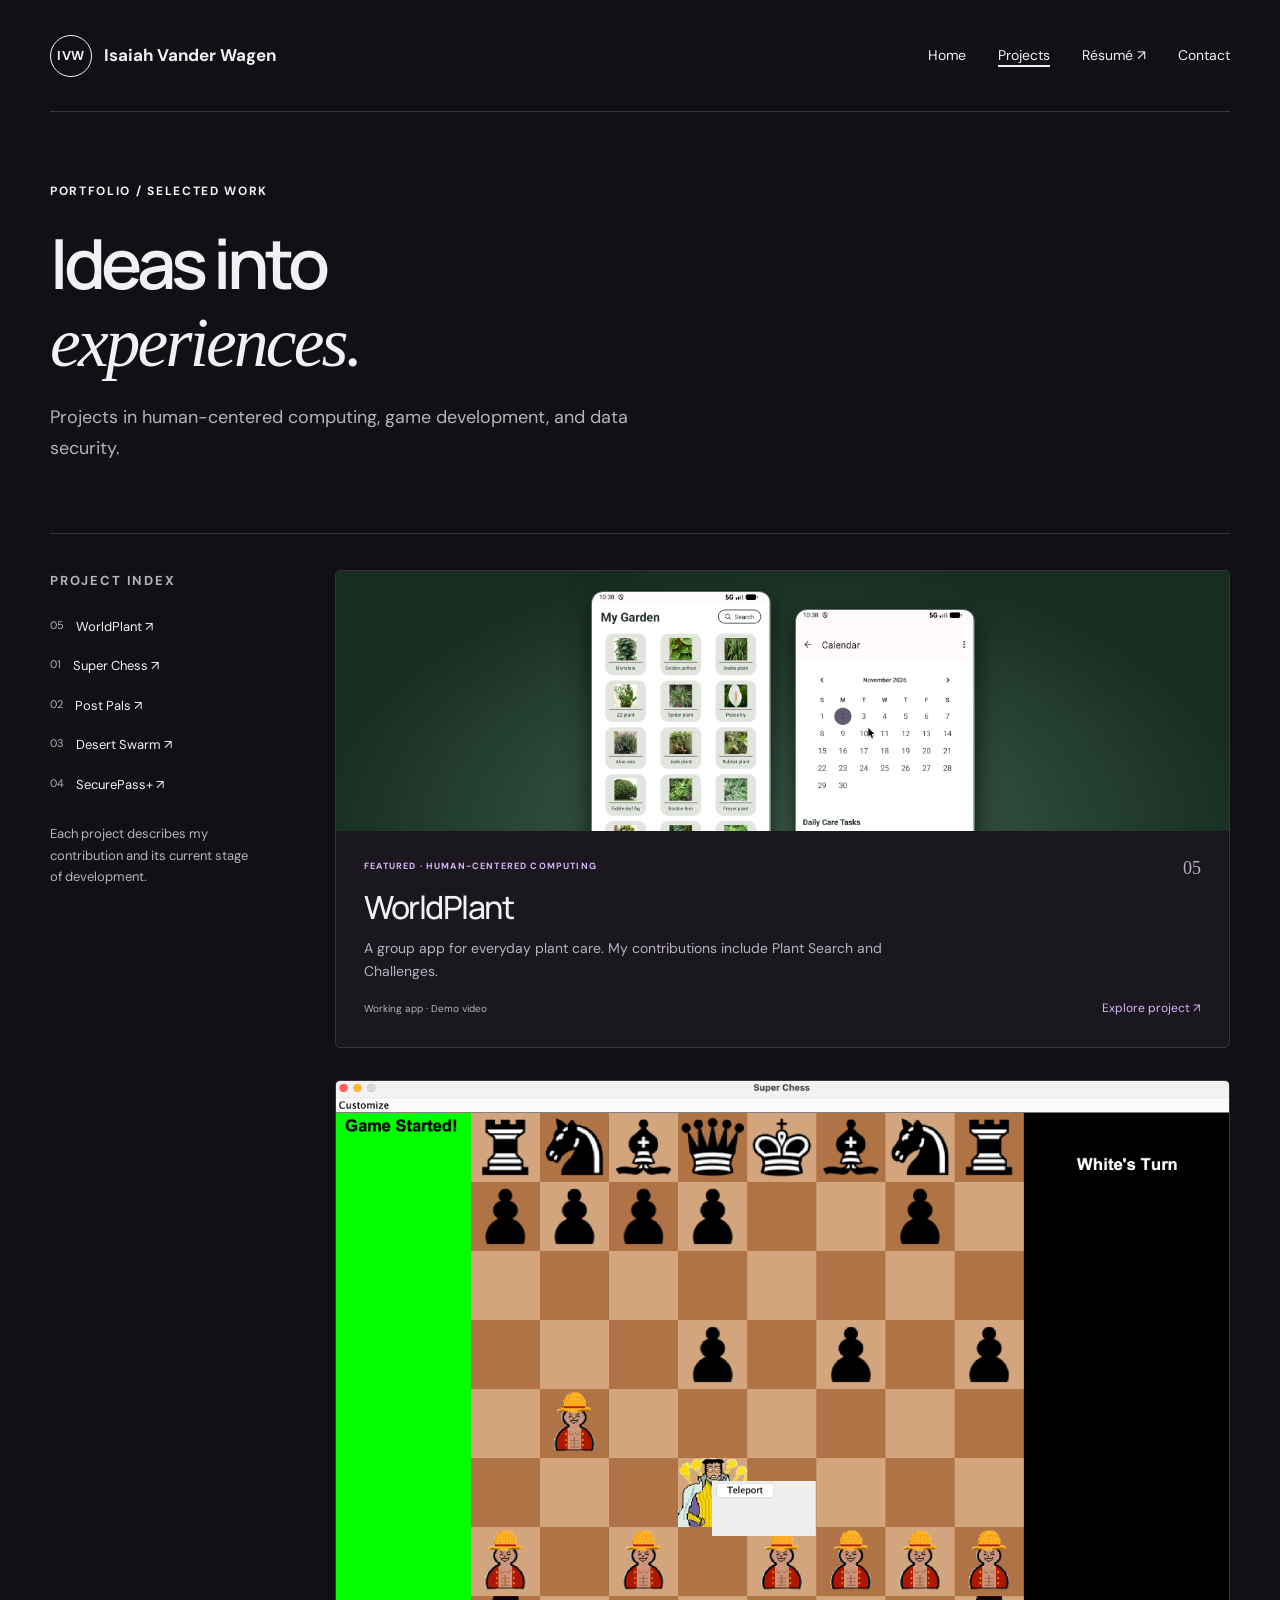
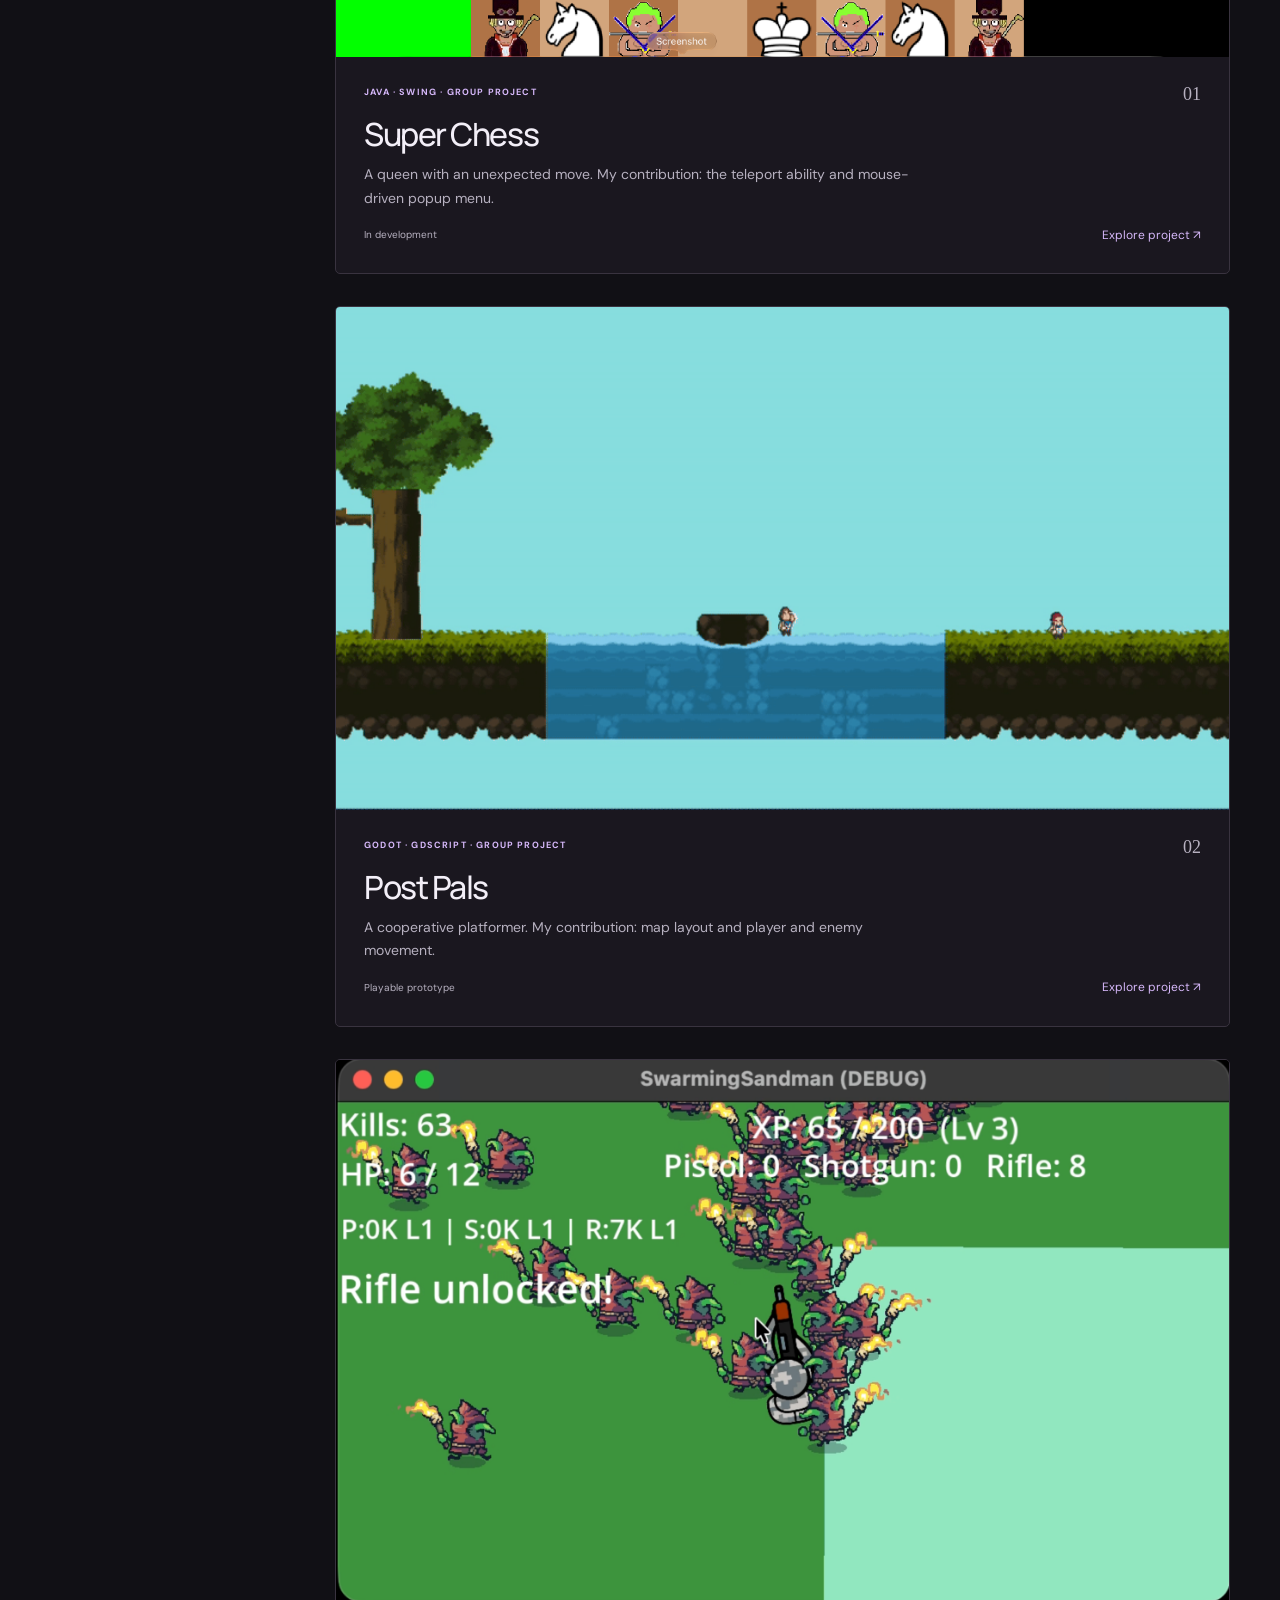
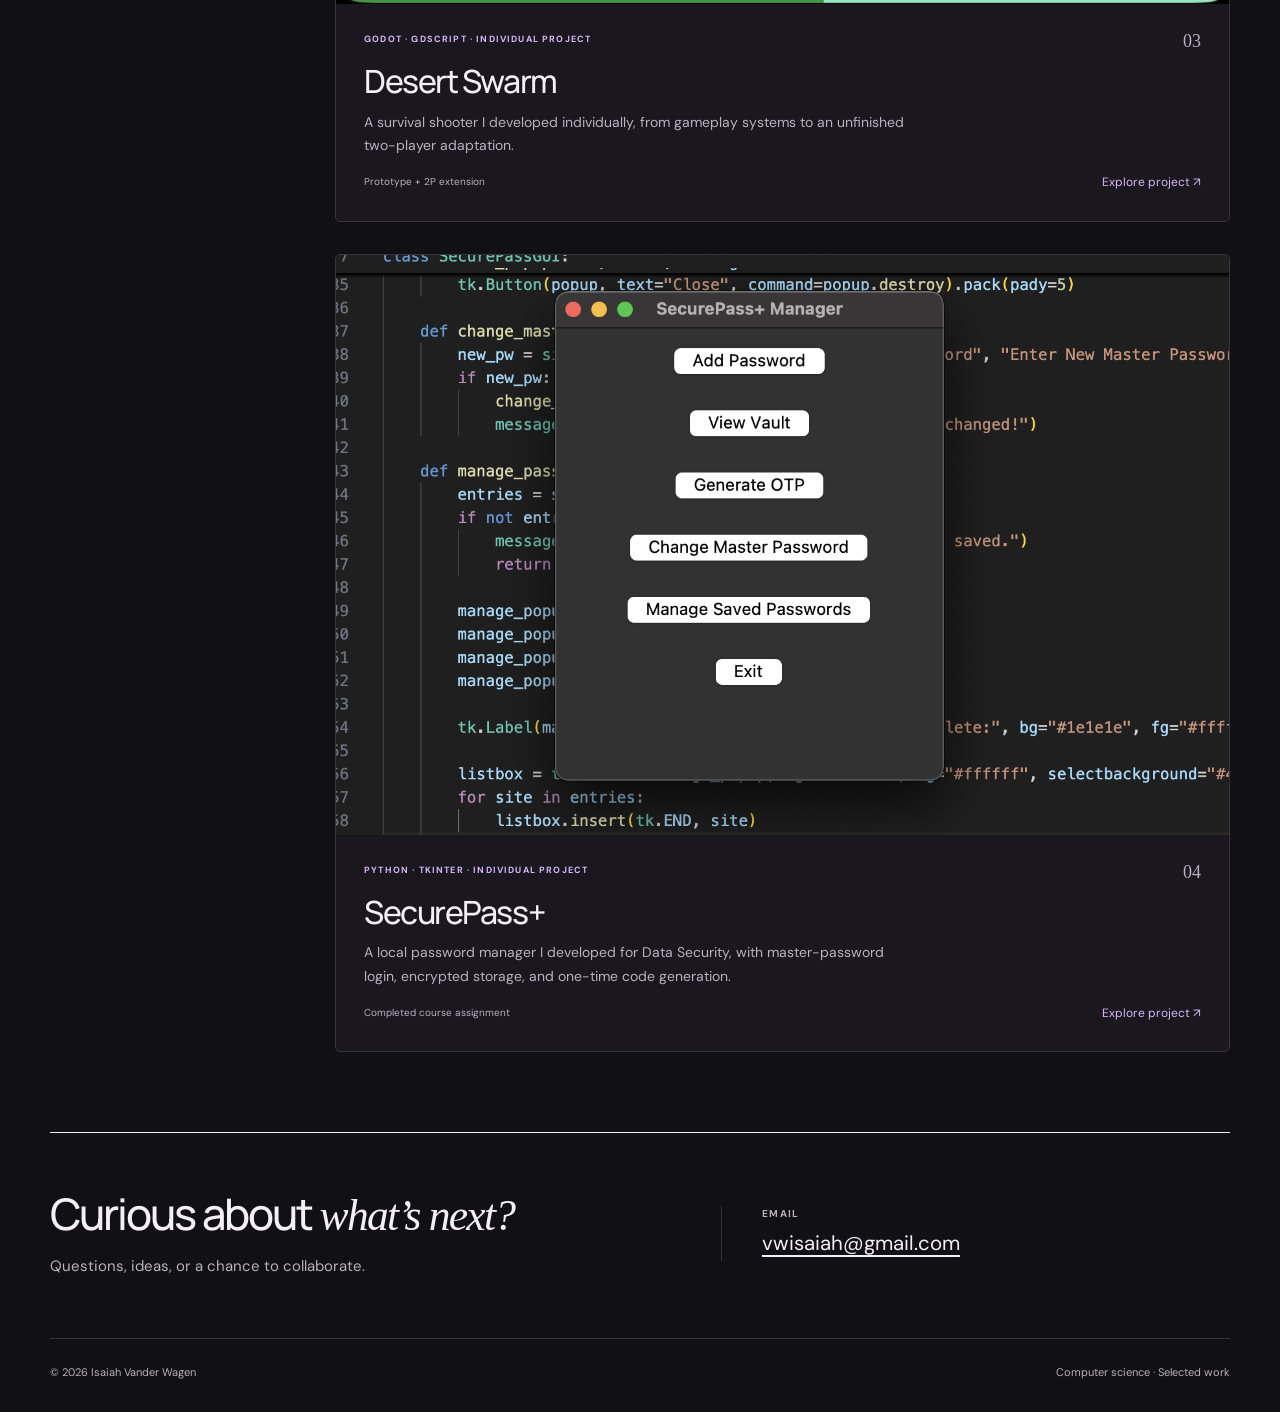
==== commit e274693b: "Refine WorldPlant screenshots and crop wireframe canvas labels" ====
--- a/projects.html
+++ b/projects.html
@@ -1,2 +1,2 @@
 <!doctype html>
-<html lang="en"><head><meta charset="utf-8"><meta name="viewport" content="width=device-width, initial-scale=1"><meta name="description" content="Computer science projects by Isaiah Vander Wagen: WorldPlant, Super Chess, Post Pals, Desert Swarm, and SecurePass+."><title>Projects · Isaiah Vander Wagen</title><link rel="icon" href="profile.svg" type="image/svg+xml"><link rel="stylesheet" href="style.css"><link rel="stylesheet" href="case-study.css"><script src="profile.js" defer></script><script src="case-study.js" defer></script></head><body><a class="skip" href="#main">Skip to content</a><div class="shell"><header><a class="brand" href="./index.html"><span class="monogram" data-profile="initials">IVW</span><span data-profile="name">Isaiah Vander Wagen</span></a><nav aria-label="Main navigation"><a href="./index.html" >Home</a><a href="./projects.html" aria-current="page">Projects</a><a href="./resume.pdf" data-resume target="_blank" rel="noopener noreferrer" aria-label="Résumé (opens in a new tab)">Résumé <span aria-hidden="true">↗</span></a><a href="./index.html#contact">Contact</a></nav></header><main id="main"><div class="page-head"><p class="eyebrow">Portfolio / Selected work</p><h1>Ideas into<br><em>experiences.</em></h1><p class="lead">Projects in human-centered computing, game development, and data security.</p></div><section class="projects-layout" aria-labelledby="projects-heading"><aside class="projects-index"><p class="eyebrow" id="projects-heading">Project index</p><ul><li><a href="./worldplant.html"><span>05</span>WorldPlant ↗</a></li><li><a href="./super-chess.html"><span>01</span>Super Chess ↗</a></li><li><a href="./post-pals.html"><span>02</span>Post Pals ↗</a></li><li><a href="./desert-swarm.html"><span>03</span>Desert Swarm ↗</a></li><li><a href="./securepass.html"><span>04</span>SecurePass+ ↗</a></li></ul><p>Each project describes my contribution and its current stage of development.</p></aside><div><a class="chess-card game-project-card worldplant-card" href="./worldplant.html"><div class="worldplant-card-media"><img src="worldplant-garden.png" alt="WorldPlant’s My Garden screen with a grid of houseplant photos" width="405" height="900" loading="lazy"><img src="worldplant-calendar.png" alt="WorldPlant calendar with daily care tasks" width="405" height="900" loading="lazy"></div><div class="chess-card-content"><div class="project-card-top"><span class="label">Featured · Human-Centered Computing</span><span>05</span></div><h2>WorldPlant</h2><p>A group app for everyday plant care. My contributions include Plant Search and Challenges.</p><div class="project-card-bottom"><span>Working app · Demo video</span><span class="card-link">Explore project ↗</span></div></div></a><a class="chess-card game-project-card" href="./super-chess.html"><img src="chess-teleport.png" alt="Super Chess with the queen’s Teleport menu open" width="2584" height="1668" loading="lazy"><div class="chess-card-content"><div class="project-card-top"><span class="label">Java · Swing · Group project</span><span>01</span></div><h2>Super Chess</h2><p>A queen with an unexpected move. My contribution: the teleport ability and mouse-driven popup menu.</p><div class="project-card-bottom"><span>In development</span><span class="card-link">Explore project ↗</span></div></div></a><a class="chess-card game-project-card" href="./post-pals.html"><img src="post-pals-gameplay.png" alt="Two Post Pals characters navigating a platforming level" width="800" height="450" loading="lazy"><div class="chess-card-content"><div class="project-card-top"><span class="label">Godot · GDScript · Group project</span><span>02</span></div><h2>Post Pals</h2><p>A cooperative platformer. My contribution: map layout and player and enemy movement.</p><div class="project-card-bottom"><span>Playable prototype</span><span class="card-link">Explore project ↗</span></div></div></a><a class="chess-card game-project-card" href="./desert-swarm.html"><img src="desert-swarm-rifle.png" alt="Desert Swarm survival gameplay with the rifle unlocked" width="2076" height="1266" loading="lazy"><div class="chess-card-content"><div class="project-card-top"><span class="label">Godot · GDScript · Individual project</span><span>03</span></div><h2>Desert Swarm</h2><p>A survival shooter I developed individually, from gameplay systems to an unfinished two-player adaptation.</p><div class="project-card-bottom"><span>Prototype + 2P extension</span><span class="card-link">Explore project ↗</span></div></div></a><a class="chess-card game-project-card" href="./securepass.html"><img src="securepass-main.png" alt="SecurePass+ password manager’s main window" width="1378" height="896" loading="lazy"><div class="chess-card-content"><div class="project-card-top"><span class="label">Python · Tkinter · Individual project</span><span>04</span></div><h2>SecurePass+</h2><p>A local password manager I developed for Data Security, with master-password login, encrypted storage, and one-time code generation.</p><div class="project-card-bottom"><span>Completed course assignment</span><span class="card-link">Explore project ↗</span></div></div></a></div></section><section class="contact"><div><h2>Curious about <em>what’s next?</em></h2><p>Questions, ideas, or a chance to collaborate.</p></div><div class="contact-details"><span class="label">Email</span><a data-email href="mailto:vwisaiah@gmail.com">vwisaiah@gmail.com</a></div></section></main><footer><span>© <span data-year>2026</span> <span data-profile="name">Isaiah Vander Wagen</span></span><span>Computer science · Selected work</span></footer></div><dialog class="screenshot-dialog" id="screenshot-dialog" aria-label="Full-size project screenshot"><div class="dialog-bar"><span>Projects / Project screenshot</span><button type="button" id="close-screenshot" aria-label="Close screenshot">Close ✕</button></div><img id="enlarged-screenshot" alt=""><p id="screenshot-caption"></p></dialog></body></html>+<html lang="en"><head><meta charset="utf-8"><meta name="viewport" content="width=device-width, initial-scale=1"><meta name="description" content="Computer science projects by Isaiah Vander Wagen: WorldPlant, Super Chess, Post Pals, Desert Swarm, and SecurePass+."><title>Projects · Isaiah Vander Wagen</title><link rel="icon" href="profile.svg" type="image/svg+xml"><link rel="stylesheet" href="style.css"><link rel="stylesheet" href="case-study.css?v=worldplant-clean-1"><script src="profile.js" defer></script><script src="case-study.js?v=worldplant-clean-1" defer></script></head><body><a class="skip" href="#main">Skip to content</a><div class="shell"><header><a class="brand" href="./index.html"><span class="monogram" data-profile="initials">IVW</span><span data-profile="name">Isaiah Vander Wagen</span></a><nav aria-label="Main navigation"><a href="./index.html" >Home</a><a href="./projects.html" aria-current="page">Projects</a><a href="./resume.pdf" data-resume target="_blank" rel="noopener noreferrer" aria-label="Résumé (opens in a new tab)">Résumé <span aria-hidden="true">↗</span></a><a href="./index.html#contact">Contact</a></nav></header><main id="main"><div class="page-head"><p class="eyebrow">Portfolio / Selected work</p><h1>Ideas into<br><em>experiences.</em></h1><p class="lead">Projects in human-centered computing, game development, and data security.</p></div><section class="projects-layout" aria-labelledby="projects-heading"><aside class="projects-index"><p class="eyebrow" id="projects-heading">Project index</p><ul><li><a href="./worldplant.html"><span>05</span>WorldPlant ↗</a></li><li><a href="./super-chess.html"><span>01</span>Super Chess ↗</a></li><li><a href="./post-pals.html"><span>02</span>Post Pals ↗</a></li><li><a href="./desert-swarm.html"><span>03</span>Desert Swarm ↗</a></li><li><a href="./securepass.html"><span>04</span>SecurePass+ ↗</a></li></ul><p>Each project describes my contribution and its current stage of development.</p></aside><div><a class="chess-card game-project-card worldplant-card" href="./worldplant.html"><div class="worldplant-card-media"><img src="worldplant-garden-clean.png" alt="WorldPlant’s My Garden screen with a grid of houseplant photos" width="405" height="900" loading="lazy"><img src="worldplant-calendar-clean.png" alt="WorldPlant calendar with daily care tasks" width="405" height="900" loading="lazy"></div><div class="chess-card-content"><div class="project-card-top"><span class="label">Featured · Human-Centered Computing</span><span>05</span></div><h2>WorldPlant</h2><p>A group app for everyday plant care. My contributions include Plant Search and Challenges.</p><div class="project-card-bottom"><span>Working app · Demo video</span><span class="card-link">Explore project ↗</span></div></div></a><a class="chess-card game-project-card" href="./super-chess.html"><img src="chess-teleport.png" alt="Super Chess with the queen’s Teleport menu open" width="2584" height="1668" loading="lazy"><div class="chess-card-content"><div class="project-card-top"><span class="label">Java · Swing · Group project</span><span>01</span></div><h2>Super Chess</h2><p>A queen with an unexpected move. My contribution: the teleport ability and mouse-driven popup menu.</p><div class="project-card-bottom"><span>In development</span><span class="card-link">Explore project ↗</span></div></div></a><a class="chess-card game-project-card" href="./post-pals.html"><img src="post-pals-gameplay.png" alt="Two Post Pals characters navigating a platforming level" width="800" height="450" loading="lazy"><div class="chess-card-content"><div class="project-card-top"><span class="label">Godot · GDScript · Group project</span><span>02</span></div><h2>Post Pals</h2><p>A cooperative platformer. My contribution: map layout and player and enemy movement.</p><div class="project-card-bottom"><span>Playable prototype</span><span class="card-link">Explore project ↗</span></div></div></a><a class="chess-card game-project-card" href="./desert-swarm.html"><img src="desert-swarm-rifle.png" alt="Desert Swarm survival gameplay with the rifle unlocked" width="2076" height="1266" loading="lazy"><div class="chess-card-content"><div class="project-card-top"><span class="label">Godot · GDScript · Individual project</span><span>03</span></div><h2>Desert Swarm</h2><p>A survival shooter I developed individually, from gameplay systems to an unfinished two-player adaptation.</p><div class="project-card-bottom"><span>Prototype + 2P extension</span><span class="card-link">Explore project ↗</span></div></div></a><a class="chess-card game-project-card" href="./securepass.html"><img src="securepass-main.png" alt="SecurePass+ password manager’s main window" width="1378" height="896" loading="lazy"><div class="chess-card-content"><div class="project-card-top"><span class="label">Python · Tkinter · Individual project</span><span>04</span></div><h2>SecurePass+</h2><p>A local password manager I developed for Data Security, with master-password login, encrypted storage, and one-time code generation.</p><div class="project-card-bottom"><span>Completed course assignment</span><span class="card-link">Explore project ↗</span></div></div></a></div></section><section class="contact"><div><h2>Curious about <em>what’s next?</em></h2><p>Questions, ideas, or a chance to collaborate.</p></div><div class="contact-details"><span class="label">Email</span><a data-email href="mailto:vwisaiah@gmail.com">vwisaiah@gmail.com</a></div></section></main><footer><span>© <span data-year>2026</span> <span data-profile="name">Isaiah Vander Wagen</span></span><span>Computer science · Selected work</span></footer></div><dialog class="screenshot-dialog" id="screenshot-dialog" aria-label="Full-size project screenshot"><div class="dialog-bar"><span>Projects / Project screenshot</span><button type="button" id="close-screenshot" aria-label="Close screenshot">Close ✕</button></div><img id="enlarged-screenshot" alt=""><p id="screenshot-caption"></p></dialog></body></html>
--- a/case-study.css
+++ b/case-study.css
@@ -20,3 +20,16 @@
 .worldplant-demo .case-prose{max-width:530px}
 #design .case-gallery{margin-top:26px}
 @media(max-width:650px){.selected-projects-grid .worldplant-card{display:block}.worldplant-demo{grid-template-columns:1fr;gap:24px}.worldplant-demo>div{grid-row:1}.worldplant-demo .video-figure video{max-height:min(70vh,570px)}}
+
+/* Keep low-resolution wireframes near their original size and crop Figma canvas labels. */
+.worldplant-wireframes{grid-template-columns:repeat(3,minmax(0,1fr));align-items:start;gap:24px}
+.worldplant-wireframes .image-button{display:flex;flex-direction:column;align-items:center;justify-content:center;padding:18px 12px 12px;min-height:264px;background:#201f1f;gap:12px}
+.wireframe-viewport{position:relative;display:block;overflow:hidden;width:min(100%,var(--crop-width));flex:none}
+.image-button .wireframe-viewport img,.screenshot-dialog .wireframe-viewport img{position:absolute;max-width:none;height:auto;display:block;margin:0;transition:none}
+.worldplant-wireframes .zoom-hint{position:static;align-self:flex-end;padding:5px 8px;font-size:10px}
+.screenshot-dialog.wireframe-dialog{width:min(600px,94vw)}
+.screenshot-dialog.wireframe-dialog .wireframe-viewport{margin:20px auto}
+@media(max-width:1050px){.worldplant-wireframes{grid-template-columns:repeat(2,minmax(0,1fr))}}
+@media(max-width:650px){.worldplant-wireframes{grid-template-columns:1fr}.worldplant-wireframes .image-button{min-height:0}}
+
+.worldplant-wireframes .image-button:hover img{filter:none}
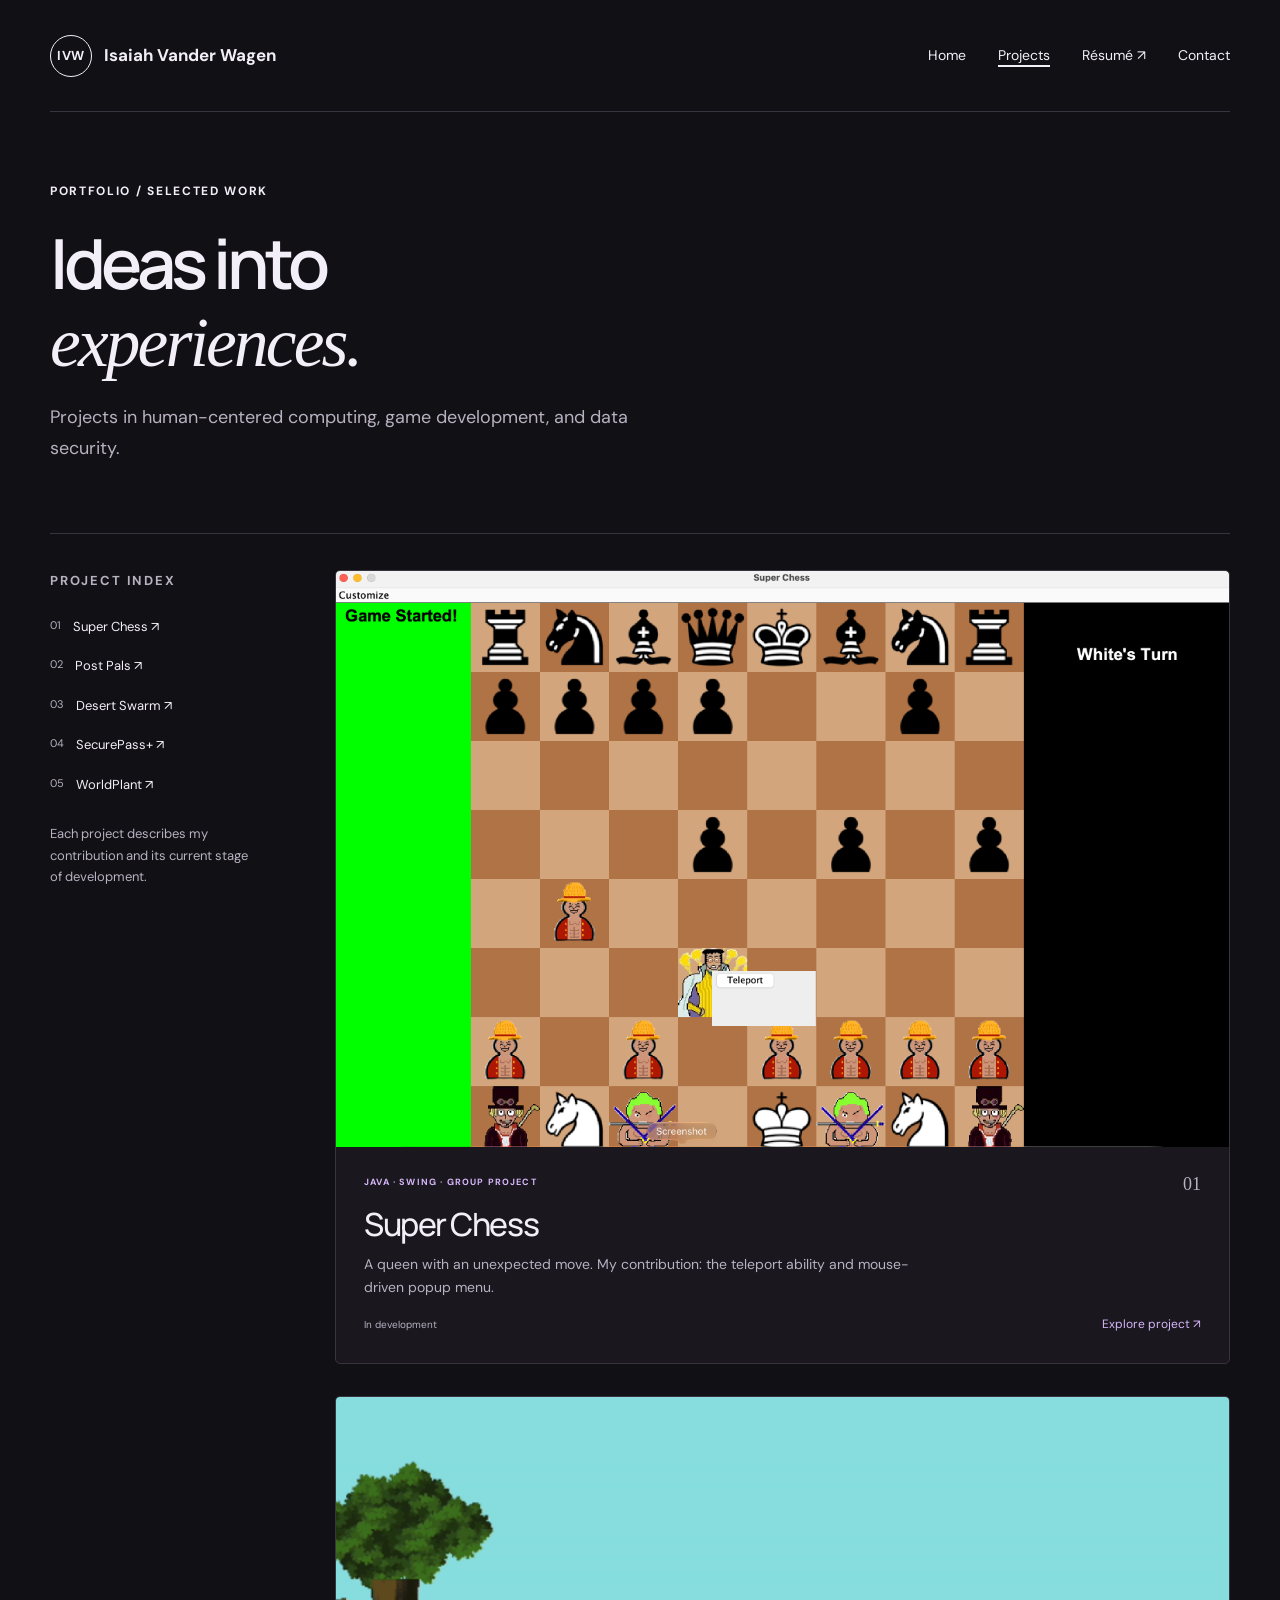
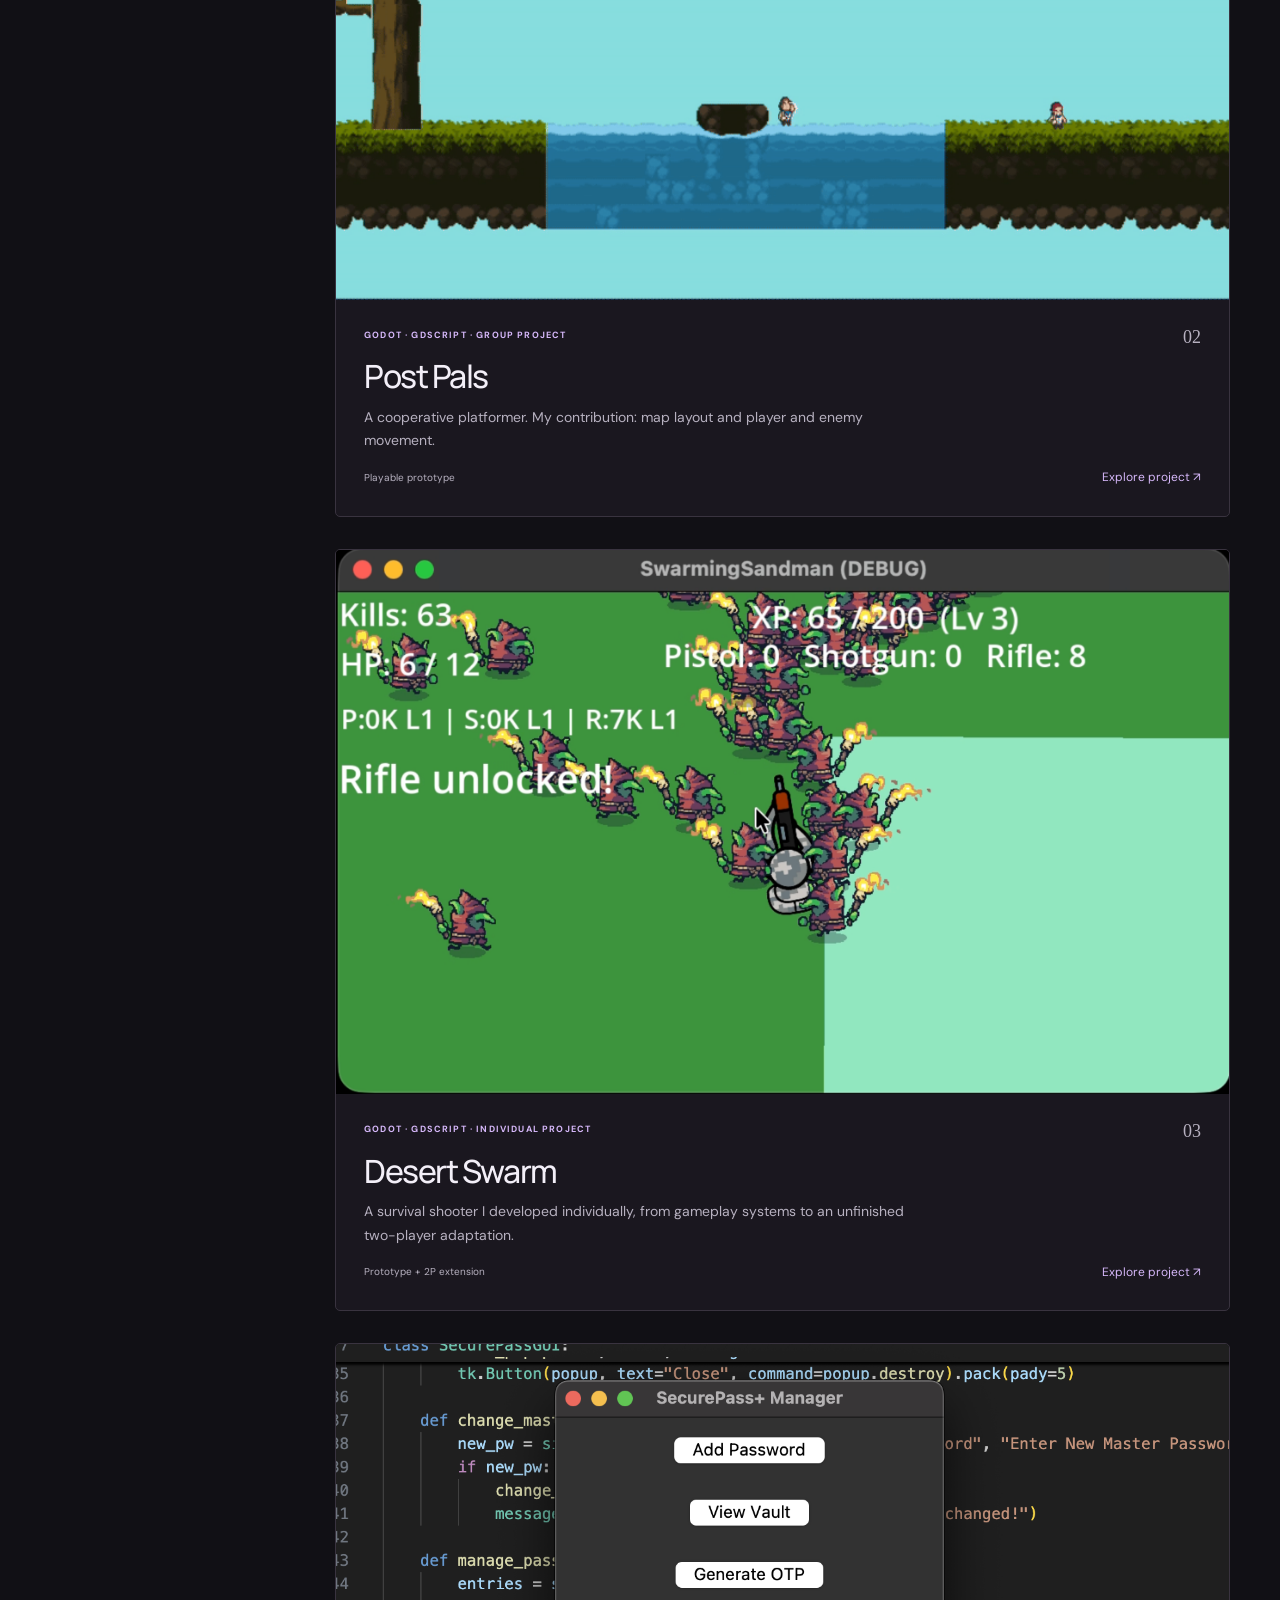
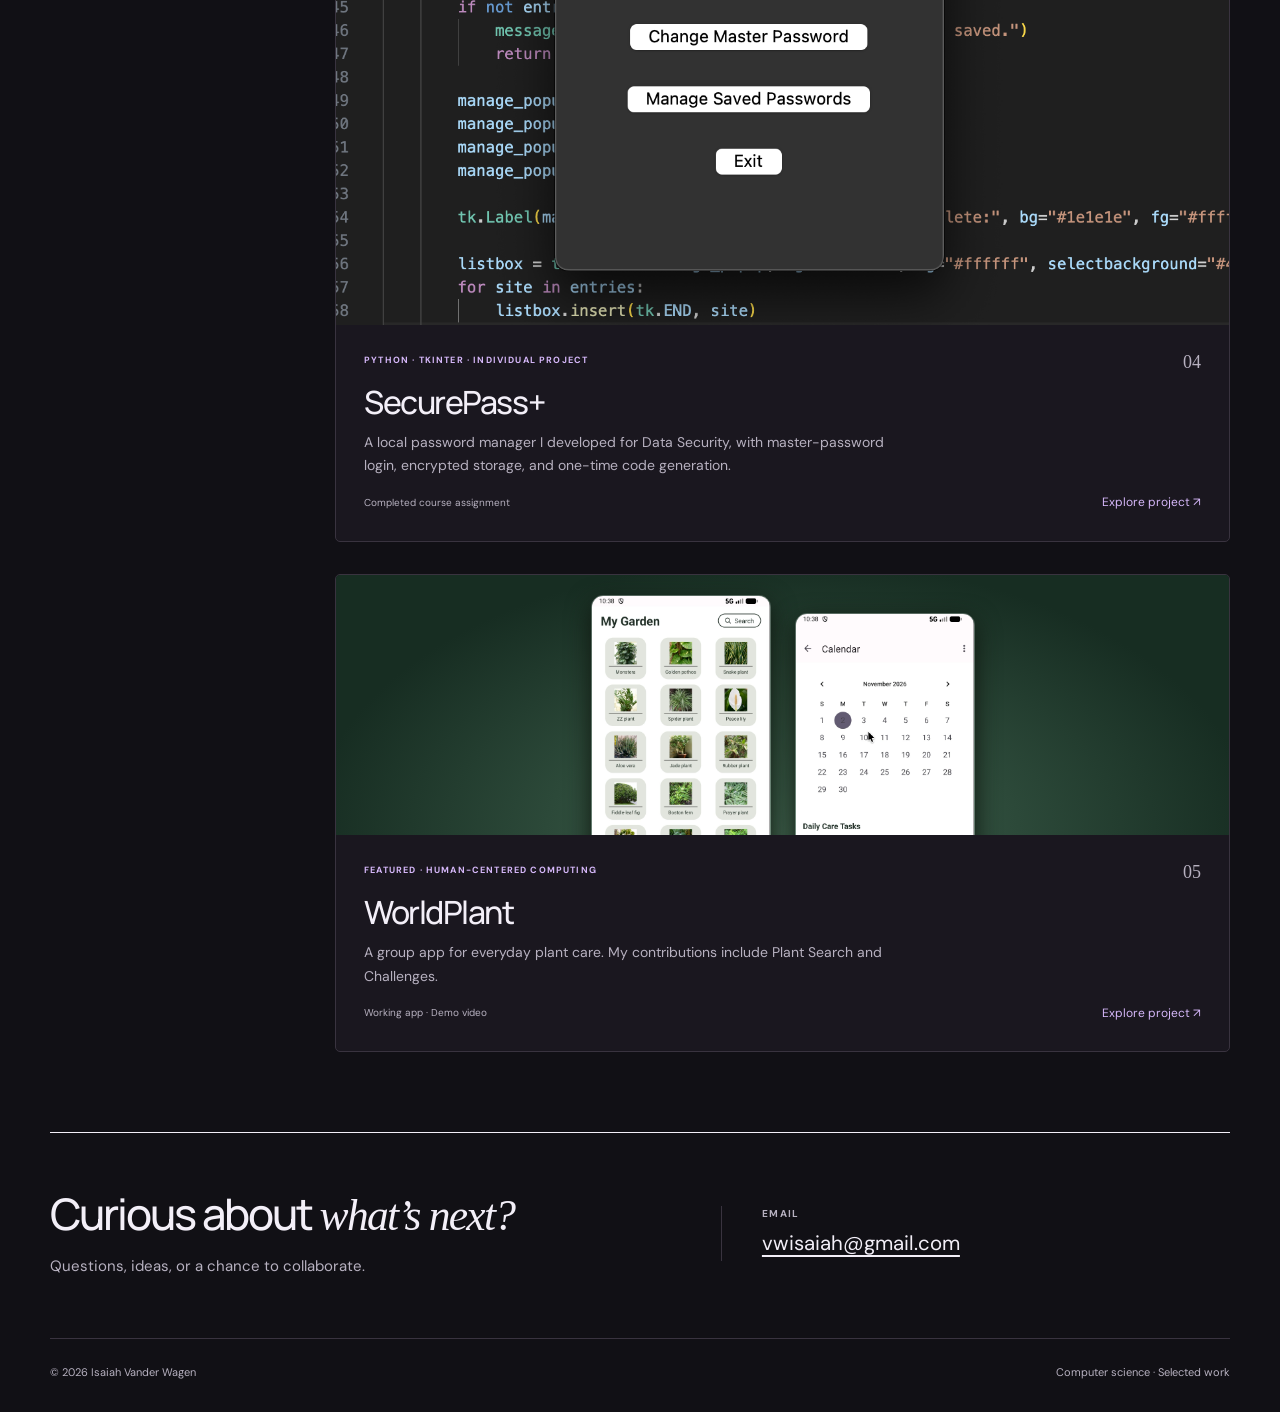
==== commit 315d2f91: "Place WorldPlant fifth in the portfolio project order" ====
--- a/projects.html
+++ b/projects.html
@@ -1,2 +1,2 @@
 <!doctype html>
-<html lang="en"><head><meta charset="utf-8"><meta name="viewport" content="width=device-width, initial-scale=1"><meta name="description" content="Computer science projects by Isaiah Vander Wagen: WorldPlant, Super Chess, Post Pals, Desert Swarm, and SecurePass+."><title>Projects · Isaiah Vander Wagen</title><link rel="icon" href="profile.svg" type="image/svg+xml"><link rel="stylesheet" href="style.css"><link rel="stylesheet" href="case-study.css?v=worldplant-clean-1"><script src="profile.js" defer></script><script src="case-study.js?v=worldplant-clean-1" defer></script></head><body><a class="skip" href="#main">Skip to content</a><div class="shell"><header><a class="brand" href="./index.html"><span class="monogram" data-profile="initials">IVW</span><span data-profile="name">Isaiah Vander Wagen</span></a><nav aria-label="Main navigation"><a href="./index.html" >Home</a><a href="./projects.html" aria-current="page">Projects</a><a href="./resume.pdf" data-resume target="_blank" rel="noopener noreferrer" aria-label="Résumé (opens in a new tab)">Résumé <span aria-hidden="true">↗</span></a><a href="./index.html#contact">Contact</a></nav></header><main id="main"><div class="page-head"><p class="eyebrow">Portfolio / Selected work</p><h1>Ideas into<br><em>experiences.</em></h1><p class="lead">Projects in human-centered computing, game development, and data security.</p></div><section class="projects-layout" aria-labelledby="projects-heading"><aside class="projects-index"><p class="eyebrow" id="projects-heading">Project index</p><ul><li><a href="./worldplant.html"><span>05</span>WorldPlant ↗</a></li><li><a href="./super-chess.html"><span>01</span>Super Chess ↗</a></li><li><a href="./post-pals.html"><span>02</span>Post Pals ↗</a></li><li><a href="./desert-swarm.html"><span>03</span>Desert Swarm ↗</a></li><li><a href="./securepass.html"><span>04</span>SecurePass+ ↗</a></li></ul><p>Each project describes my contribution and its current stage of development.</p></aside><div><a class="chess-card game-project-card worldplant-card" href="./worldplant.html"><div class="worldplant-card-media"><img src="worldplant-garden-clean.png" alt="WorldPlant’s My Garden screen with a grid of houseplant photos" width="405" height="900" loading="lazy"><img src="worldplant-calendar-clean.png" alt="WorldPlant calendar with daily care tasks" width="405" height="900" loading="lazy"></div><div class="chess-card-content"><div class="project-card-top"><span class="label">Featured · Human-Centered Computing</span><span>05</span></div><h2>WorldPlant</h2><p>A group app for everyday plant care. My contributions include Plant Search and Challenges.</p><div class="project-card-bottom"><span>Working app · Demo video</span><span class="card-link">Explore project ↗</span></div></div></a><a class="chess-card game-project-card" href="./super-chess.html"><img src="chess-teleport.png" alt="Super Chess with the queen’s Teleport menu open" width="2584" height="1668" loading="lazy"><div class="chess-card-content"><div class="project-card-top"><span class="label">Java · Swing · Group project</span><span>01</span></div><h2>Super Chess</h2><p>A queen with an unexpected move. My contribution: the teleport ability and mouse-driven popup menu.</p><div class="project-card-bottom"><span>In development</span><span class="card-link">Explore project ↗</span></div></div></a><a class="chess-card game-project-card" href="./post-pals.html"><img src="post-pals-gameplay.png" alt="Two Post Pals characters navigating a platforming level" width="800" height="450" loading="lazy"><div class="chess-card-content"><div class="project-card-top"><span class="label">Godot · GDScript · Group project</span><span>02</span></div><h2>Post Pals</h2><p>A cooperative platformer. My contribution: map layout and player and enemy movement.</p><div class="project-card-bottom"><span>Playable prototype</span><span class="card-link">Explore project ↗</span></div></div></a><a class="chess-card game-project-card" href="./desert-swarm.html"><img src="desert-swarm-rifle.png" alt="Desert Swarm survival gameplay with the rifle unlocked" width="2076" height="1266" loading="lazy"><div class="chess-card-content"><div class="project-card-top"><span class="label">Godot · GDScript · Individual project</span><span>03</span></div><h2>Desert Swarm</h2><p>A survival shooter I developed individually, from gameplay systems to an unfinished two-player adaptation.</p><div class="project-card-bottom"><span>Prototype + 2P extension</span><span class="card-link">Explore project ↗</span></div></div></a><a class="chess-card game-project-card" href="./securepass.html"><img src="securepass-main.png" alt="SecurePass+ password manager’s main window" width="1378" height="896" loading="lazy"><div class="chess-card-content"><div class="project-card-top"><span class="label">Python · Tkinter · Individual project</span><span>04</span></div><h2>SecurePass+</h2><p>A local password manager I developed for Data Security, with master-password login, encrypted storage, and one-time code generation.</p><div class="project-card-bottom"><span>Completed course assignment</span><span class="card-link">Explore project ↗</span></div></div></a></div></section><section class="contact"><div><h2>Curious about <em>what’s next?</em></h2><p>Questions, ideas, or a chance to collaborate.</p></div><div class="contact-details"><span class="label">Email</span><a data-email href="mailto:vwisaiah@gmail.com">vwisaiah@gmail.com</a></div></section></main><footer><span>© <span data-year>2026</span> <span data-profile="name">Isaiah Vander Wagen</span></span><span>Computer science · Selected work</span></footer></div><dialog class="screenshot-dialog" id="screenshot-dialog" aria-label="Full-size project screenshot"><div class="dialog-bar"><span>Projects / Project screenshot</span><button type="button" id="close-screenshot" aria-label="Close screenshot">Close ✕</button></div><img id="enlarged-screenshot" alt=""><p id="screenshot-caption"></p></dialog></body></html>+<html lang="en"><head><meta charset="utf-8"><meta name="viewport" content="width=device-width, initial-scale=1"><meta name="description" content="Computer science projects by Isaiah Vander Wagen: WorldPlant, Super Chess, Post Pals, Desert Swarm, and SecurePass+."><title>Projects · Isaiah Vander Wagen</title><link rel="icon" href="profile.svg" type="image/svg+xml"><link rel="stylesheet" href="style.css"><link rel="stylesheet" href="case-study.css?v=worldplant-clean-1"><script src="profile.js" defer></script><script src="case-study.js?v=worldplant-clean-1" defer></script></head><body><a class="skip" href="#main">Skip to content</a><div class="shell"><header><a class="brand" href="./index.html"><span class="monogram" data-profile="initials">IVW</span><span data-profile="name">Isaiah Vander Wagen</span></a><nav aria-label="Main navigation"><a href="./index.html" >Home</a><a href="./projects.html" aria-current="page">Projects</a><a href="./resume.pdf" data-resume target="_blank" rel="noopener noreferrer" aria-label="Résumé (opens in a new tab)">Résumé <span aria-hidden="true">↗</span></a><a href="./index.html#contact">Contact</a></nav></header><main id="main"><div class="page-head"><p class="eyebrow">Portfolio / Selected work</p><h1>Ideas into<br><em>experiences.</em></h1><p class="lead">Projects in human-centered computing, game development, and data security.</p></div><section class="projects-layout" aria-labelledby="projects-heading"><aside class="projects-index"><p class="eyebrow" id="projects-heading">Project index</p><ul><li><a href="./super-chess.html"><span>01</span>Super Chess ↗</a></li><li><a href="./post-pals.html"><span>02</span>Post Pals ↗</a></li><li><a href="./desert-swarm.html"><span>03</span>Desert Swarm ↗</a></li><li><a href="./securepass.html"><span>04</span>SecurePass+ ↗</a></li><li><a href="./worldplant.html"><span>05</span>WorldPlant ↗</a></li></ul><p>Each project describes my contribution and its current stage of development.</p></aside><div><a class="chess-card game-project-card" href="./super-chess.html"><img src="chess-teleport.png" alt="Super Chess with the queen’s Teleport menu open" width="2584" height="1668" loading="lazy"><div class="chess-card-content"><div class="project-card-top"><span class="label">Java · Swing · Group project</span><span>01</span></div><h2>Super Chess</h2><p>A queen with an unexpected move. My contribution: the teleport ability and mouse-driven popup menu.</p><div class="project-card-bottom"><span>In development</span><span class="card-link">Explore project ↗</span></div></div></a><a class="chess-card game-project-card" href="./post-pals.html"><img src="post-pals-gameplay.png" alt="Two Post Pals characters navigating a platforming level" width="800" height="450" loading="lazy"><div class="chess-card-content"><div class="project-card-top"><span class="label">Godot · GDScript · Group project</span><span>02</span></div><h2>Post Pals</h2><p>A cooperative platformer. My contribution: map layout and player and enemy movement.</p><div class="project-card-bottom"><span>Playable prototype</span><span class="card-link">Explore project ↗</span></div></div></a><a class="chess-card game-project-card" href="./desert-swarm.html"><img src="desert-swarm-rifle.png" alt="Desert Swarm survival gameplay with the rifle unlocked" width="2076" height="1266" loading="lazy"><div class="chess-card-content"><div class="project-card-top"><span class="label">Godot · GDScript · Individual project</span><span>03</span></div><h2>Desert Swarm</h2><p>A survival shooter I developed individually, from gameplay systems to an unfinished two-player adaptation.</p><div class="project-card-bottom"><span>Prototype + 2P extension</span><span class="card-link">Explore project ↗</span></div></div></a><a class="chess-card game-project-card" href="./securepass.html"><img src="securepass-main.png" alt="SecurePass+ password manager’s main window" width="1378" height="896" loading="lazy"><div class="chess-card-content"><div class="project-card-top"><span class="label">Python · Tkinter · Individual project</span><span>04</span></div><h2>SecurePass+</h2><p>A local password manager I developed for Data Security, with master-password login, encrypted storage, and one-time code generation.</p><div class="project-card-bottom"><span>Completed course assignment</span><span class="card-link">Explore project ↗</span></div></div></a><a class="chess-card game-project-card worldplant-card" href="./worldplant.html"><div class="worldplant-card-media"><img src="worldplant-garden-clean.png" alt="WorldPlant’s My Garden screen with a grid of houseplant photos" width="405" height="900" loading="lazy"><img src="worldplant-calendar-clean.png" alt="WorldPlant calendar with daily care tasks" width="405" height="900" loading="lazy"></div><div class="chess-card-content"><div class="project-card-top"><span class="label">Featured · Human-Centered Computing</span><span>05</span></div><h2>WorldPlant</h2><p>A group app for everyday plant care. My contributions include Plant Search and Challenges.</p><div class="project-card-bottom"><span>Working app · Demo video</span><span class="card-link">Explore project ↗</span></div></div></a></div></section><section class="contact"><div><h2>Curious about <em>what’s next?</em></h2><p>Questions, ideas, or a chance to collaborate.</p></div><div class="contact-details"><span class="label">Email</span><a data-email href="mailto:vwisaiah@gmail.com">vwisaiah@gmail.com</a></div></section></main><footer><span>© <span data-year>2026</span> <span data-profile="name">Isaiah Vander Wagen</span></span><span>Computer science · Selected work</span></footer></div><dialog class="screenshot-dialog" id="screenshot-dialog" aria-label="Full-size project screenshot"><div class="dialog-bar"><span>Projects / Project screenshot</span><button type="button" id="close-screenshot" aria-label="Close screenshot">Close ✕</button></div><img id="enlarged-screenshot" alt=""><p id="screenshot-caption"></p></dialog></body></html>
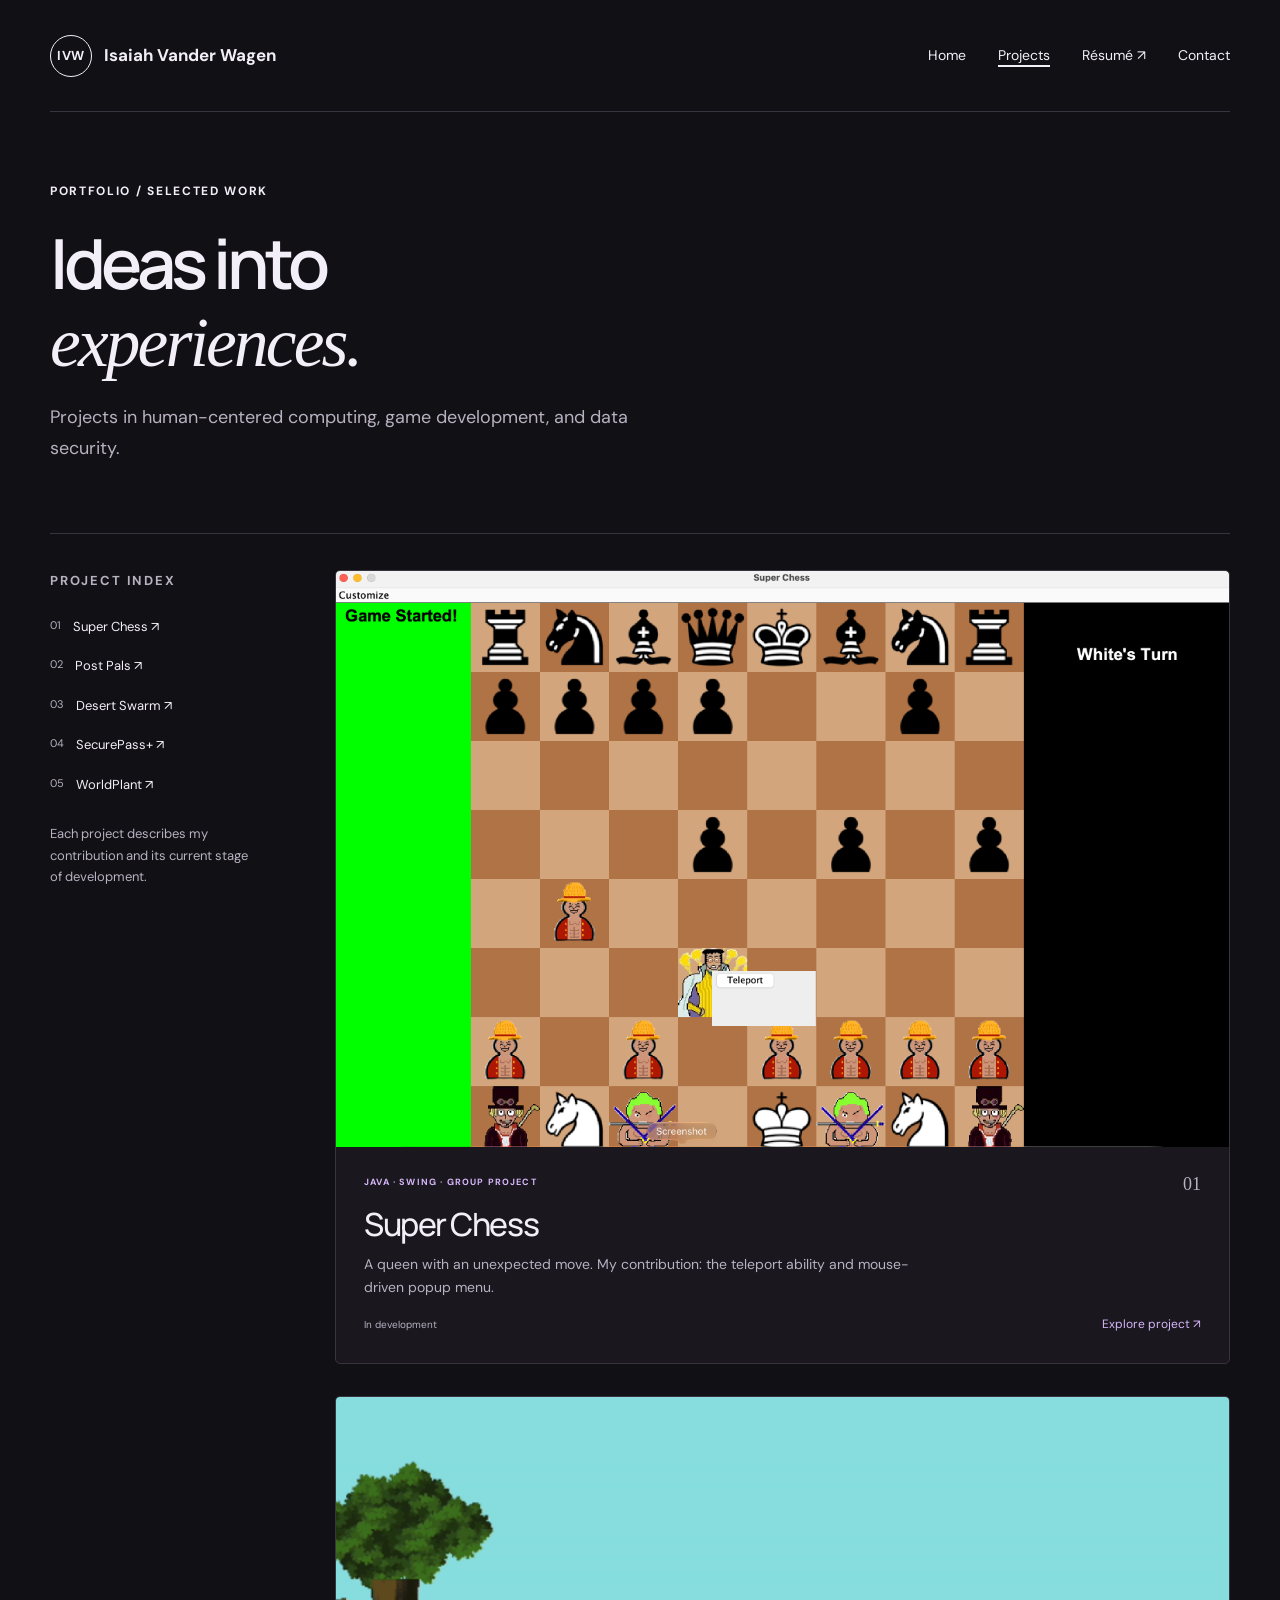
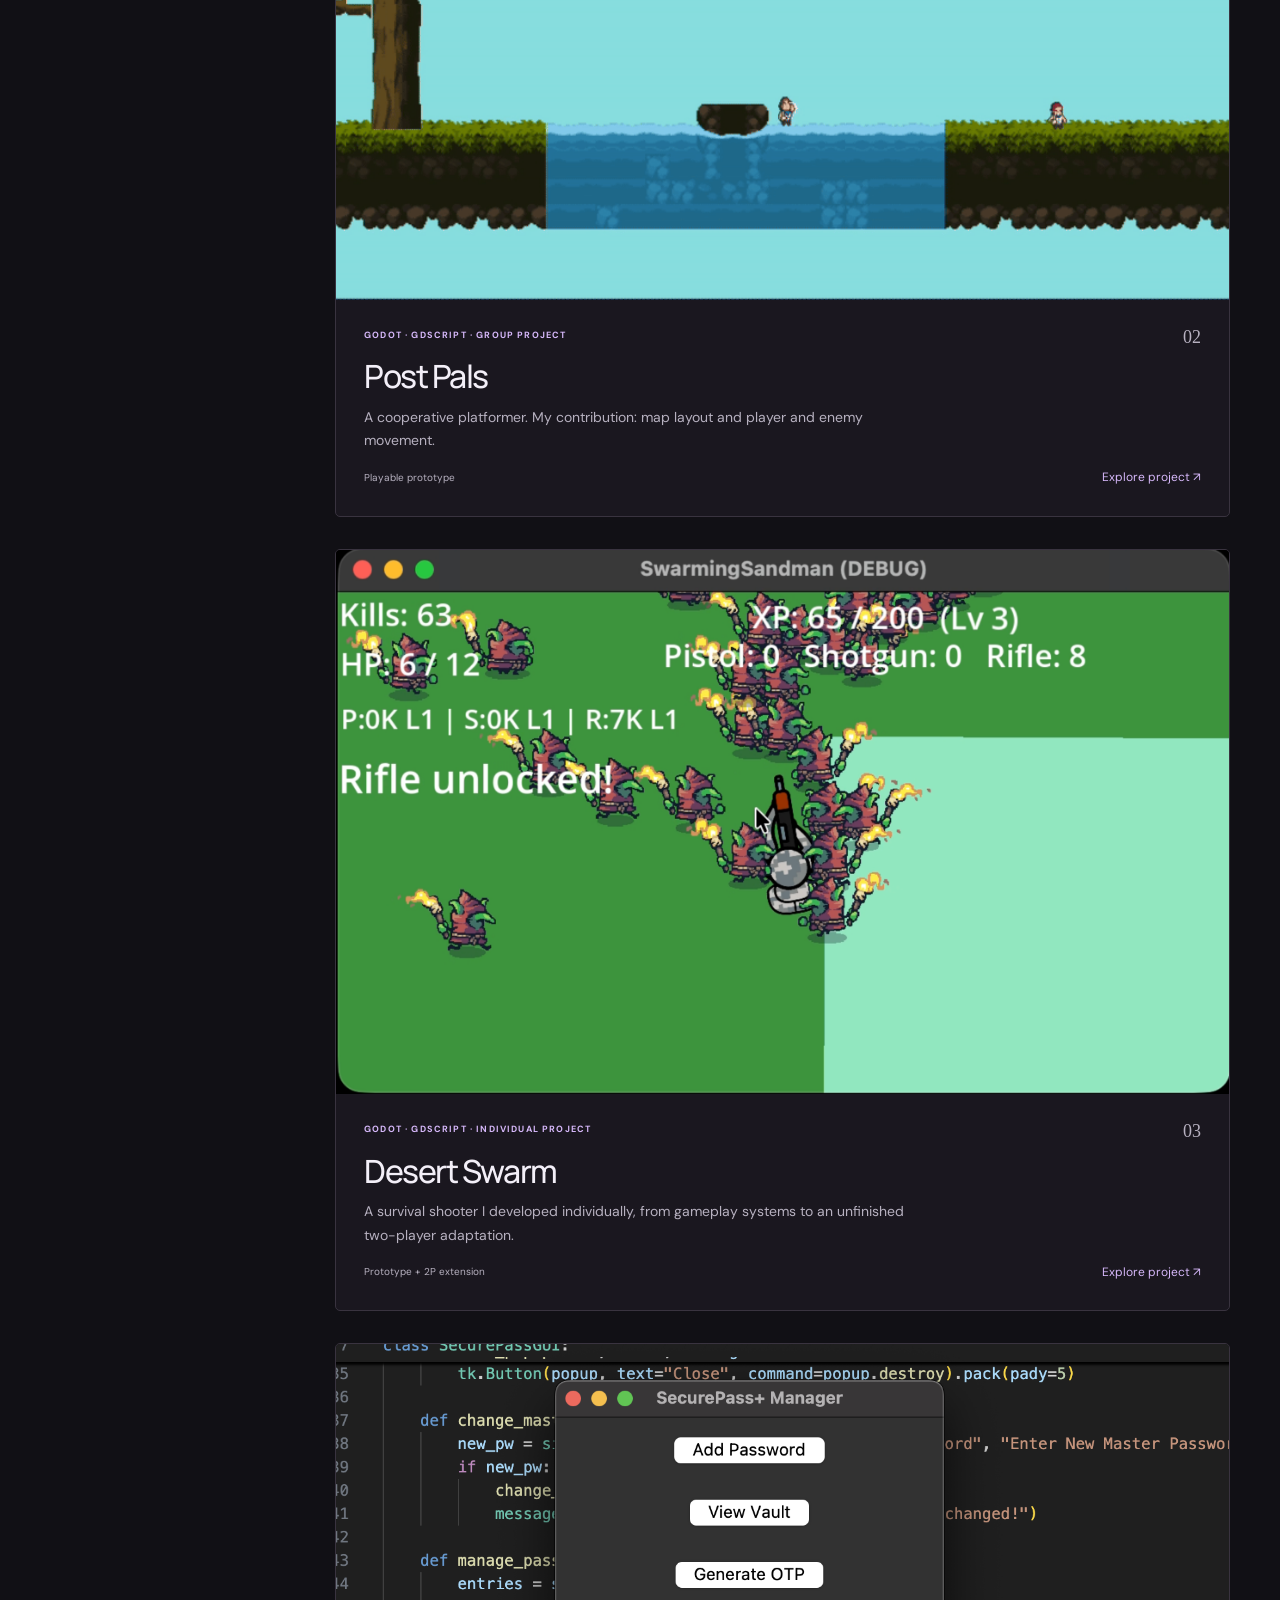
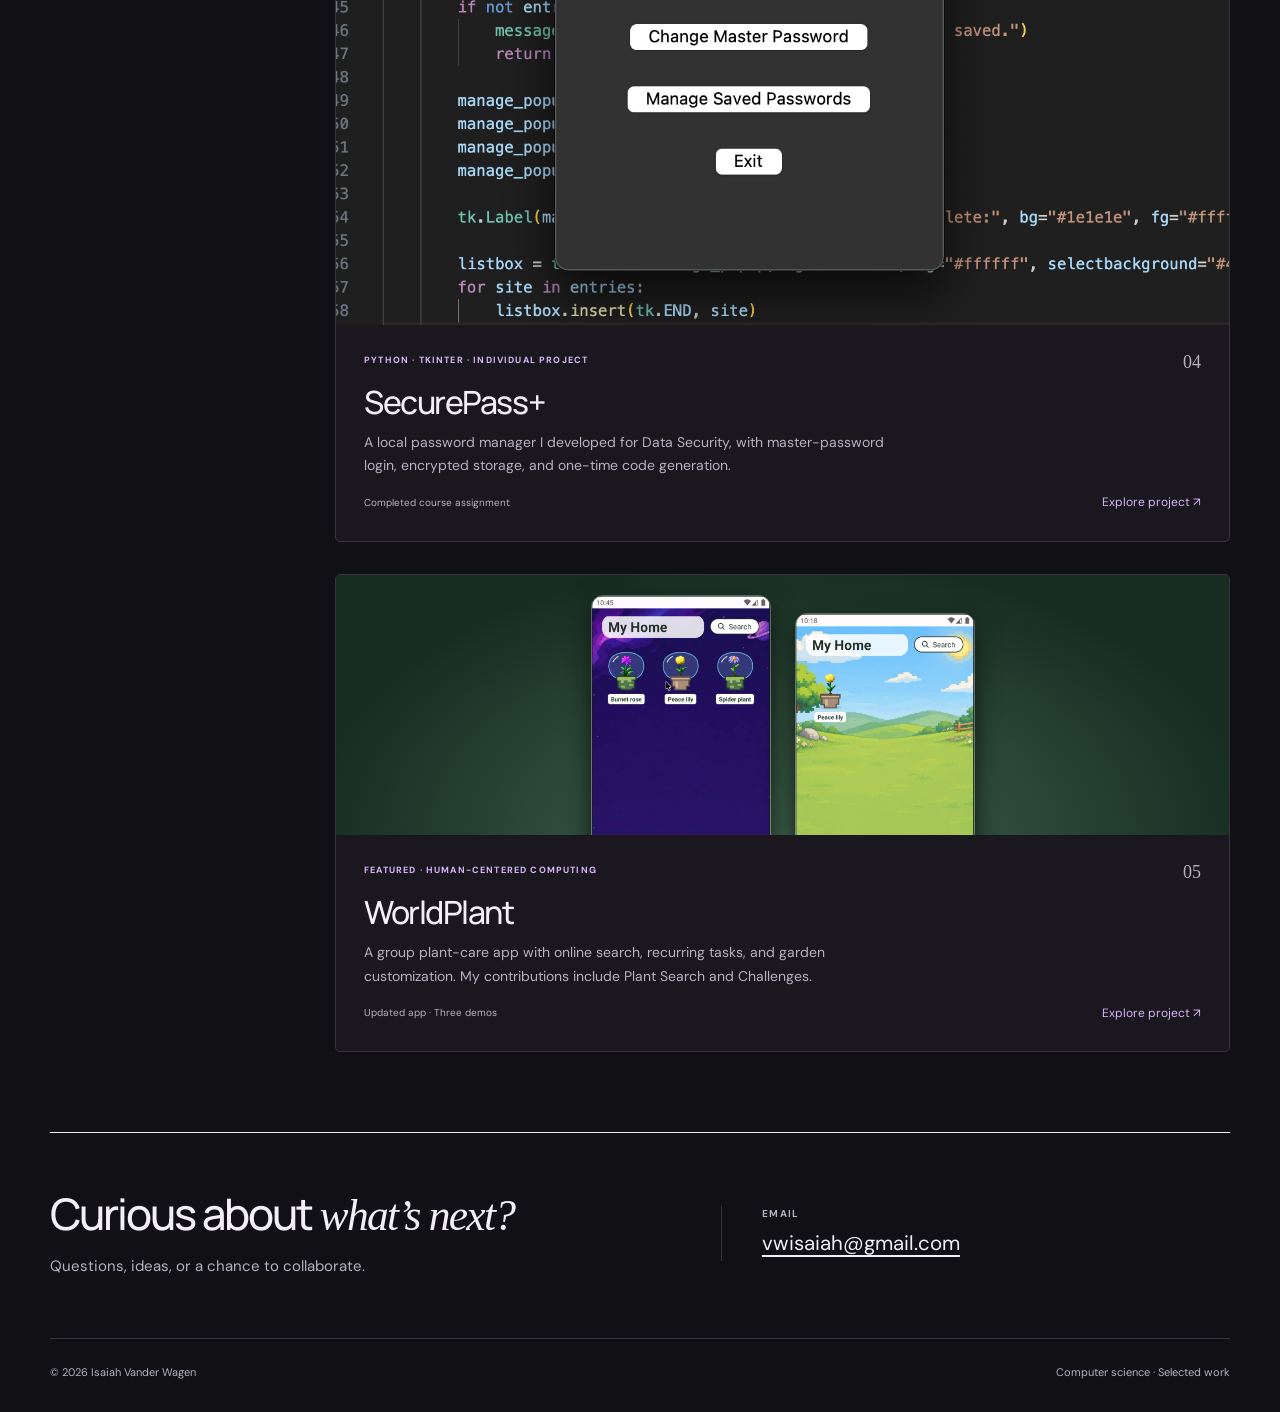
==== commit 67659de0: "Refresh WorldPlant with current feature demos and public app repository" ====
--- a/projects.html
+++ b/projects.html
@@ -1,2 +1,2 @@
 <!doctype html>
-<html lang="en"><head><meta charset="utf-8"><meta name="viewport" content="width=device-width, initial-scale=1"><meta name="description" content="Computer science projects by Isaiah Vander Wagen: WorldPlant, Super Chess, Post Pals, Desert Swarm, and SecurePass+."><title>Projects · Isaiah Vander Wagen</title><link rel="icon" href="profile.svg" type="image/svg+xml"><link rel="stylesheet" href="style.css"><link rel="stylesheet" href="case-study.css?v=worldplant-clean-1"><script src="profile.js" defer></script><script src="case-study.js?v=worldplant-clean-1" defer></script></head><body><a class="skip" href="#main">Skip to content</a><div class="shell"><header><a class="brand" href="./index.html"><span class="monogram" data-profile="initials">IVW</span><span data-profile="name">Isaiah Vander Wagen</span></a><nav aria-label="Main navigation"><a href="./index.html" >Home</a><a href="./projects.html" aria-current="page">Projects</a><a href="./resume.pdf" data-resume target="_blank" rel="noopener noreferrer" aria-label="Résumé (opens in a new tab)">Résumé <span aria-hidden="true">↗</span></a><a href="./index.html#contact">Contact</a></nav></header><main id="main"><div class="page-head"><p class="eyebrow">Portfolio / Selected work</p><h1>Ideas into<br><em>experiences.</em></h1><p class="lead">Projects in human-centered computing, game development, and data security.</p></div><section class="projects-layout" aria-labelledby="projects-heading"><aside class="projects-index"><p class="eyebrow" id="projects-heading">Project index</p><ul><li><a href="./super-chess.html"><span>01</span>Super Chess ↗</a></li><li><a href="./post-pals.html"><span>02</span>Post Pals ↗</a></li><li><a href="./desert-swarm.html"><span>03</span>Desert Swarm ↗</a></li><li><a href="./securepass.html"><span>04</span>SecurePass+ ↗</a></li><li><a href="./worldplant.html"><span>05</span>WorldPlant ↗</a></li></ul><p>Each project describes my contribution and its current stage of development.</p></aside><div><a class="chess-card game-project-card" href="./super-chess.html"><img src="chess-teleport.png" alt="Super Chess with the queen’s Teleport menu open" width="2584" height="1668" loading="lazy"><div class="chess-card-content"><div class="project-card-top"><span class="label">Java · Swing · Group project</span><span>01</span></div><h2>Super Chess</h2><p>A queen with an unexpected move. My contribution: the teleport ability and mouse-driven popup menu.</p><div class="project-card-bottom"><span>In development</span><span class="card-link">Explore project ↗</span></div></div></a><a class="chess-card game-project-card" href="./post-pals.html"><img src="post-pals-gameplay.png" alt="Two Post Pals characters navigating a platforming level" width="800" height="450" loading="lazy"><div class="chess-card-content"><div class="project-card-top"><span class="label">Godot · GDScript · Group project</span><span>02</span></div><h2>Post Pals</h2><p>A cooperative platformer. My contribution: map layout and player and enemy movement.</p><div class="project-card-bottom"><span>Playable prototype</span><span class="card-link">Explore project ↗</span></div></div></a><a class="chess-card game-project-card" href="./desert-swarm.html"><img src="desert-swarm-rifle.png" alt="Desert Swarm survival gameplay with the rifle unlocked" width="2076" height="1266" loading="lazy"><div class="chess-card-content"><div class="project-card-top"><span class="label">Godot · GDScript · Individual project</span><span>03</span></div><h2>Desert Swarm</h2><p>A survival shooter I developed individually, from gameplay systems to an unfinished two-player adaptation.</p><div class="project-card-bottom"><span>Prototype + 2P extension</span><span class="card-link">Explore project ↗</span></div></div></a><a class="chess-card game-project-card" href="./securepass.html"><img src="securepass-main.png" alt="SecurePass+ password manager’s main window" width="1378" height="896" loading="lazy"><div class="chess-card-content"><div class="project-card-top"><span class="label">Python · Tkinter · Individual project</span><span>04</span></div><h2>SecurePass+</h2><p>A local password manager I developed for Data Security, with master-password login, encrypted storage, and one-time code generation.</p><div class="project-card-bottom"><span>Completed course assignment</span><span class="card-link">Explore project ↗</span></div></div></a><a class="chess-card game-project-card worldplant-card" href="./worldplant.html"><div class="worldplant-card-media"><img src="worldplant-garden-clean.png" alt="WorldPlant’s My Garden screen with a grid of houseplant photos" width="405" height="900" loading="lazy"><img src="worldplant-calendar-clean.png" alt="WorldPlant calendar with daily care tasks" width="405" height="900" loading="lazy"></div><div class="chess-card-content"><div class="project-card-top"><span class="label">Featured · Human-Centered Computing</span><span>05</span></div><h2>WorldPlant</h2><p>A group app for everyday plant care. My contributions include Plant Search and Challenges.</p><div class="project-card-bottom"><span>Working app · Demo video</span><span class="card-link">Explore project ↗</span></div></div></a></div></section><section class="contact"><div><h2>Curious about <em>what’s next?</em></h2><p>Questions, ideas, or a chance to collaborate.</p></div><div class="contact-details"><span class="label">Email</span><a data-email href="mailto:vwisaiah@gmail.com">vwisaiah@gmail.com</a></div></section></main><footer><span>© <span data-year>2026</span> <span data-profile="name">Isaiah Vander Wagen</span></span><span>Computer science · Selected work</span></footer></div><dialog class="screenshot-dialog" id="screenshot-dialog" aria-label="Full-size project screenshot"><div class="dialog-bar"><span>Projects / Project screenshot</span><button type="button" id="close-screenshot" aria-label="Close screenshot">Close ✕</button></div><img id="enlarged-screenshot" alt=""><p id="screenshot-caption"></p></dialog></body></html>+<html lang="en"><head><meta charset="utf-8"><meta name="viewport" content="width=device-width, initial-scale=1"><meta name="description" content="Computer science projects by Isaiah Vander Wagen: WorldPlant, Super Chess, Post Pals, Desert Swarm, and SecurePass+."><title>Projects · Isaiah Vander Wagen</title><link rel="icon" href="profile.svg" type="image/svg+xml"><link rel="stylesheet" href="style.css"><link rel="stylesheet" href="case-study.css?v=worldplant-nov18"><script src="profile.js" defer></script><script src="case-study.js?v=worldplant-clean-1" defer></script></head><body><a class="skip" href="#main">Skip to content</a><div class="shell"><header><a class="brand" href="./index.html"><span class="monogram" data-profile="initials">IVW</span><span data-profile="name">Isaiah Vander Wagen</span></a><nav aria-label="Main navigation"><a href="./index.html" >Home</a><a href="./projects.html" aria-current="page">Projects</a><a href="./resume.pdf" data-resume target="_blank" rel="noopener noreferrer" aria-label="Résumé (opens in a new tab)">Résumé <span aria-hidden="true">↗</span></a><a href="./index.html#contact">Contact</a></nav></header><main id="main"><div class="page-head"><p class="eyebrow">Portfolio / Selected work</p><h1>Ideas into<br><em>experiences.</em></h1><p class="lead">Projects in human-centered computing, game development, and data security.</p></div><section class="projects-layout" aria-labelledby="projects-heading"><aside class="projects-index"><p class="eyebrow" id="projects-heading">Project index</p><ul><li><a href="./super-chess.html"><span>01</span>Super Chess ↗</a></li><li><a href="./post-pals.html"><span>02</span>Post Pals ↗</a></li><li><a href="./desert-swarm.html"><span>03</span>Desert Swarm ↗</a></li><li><a href="./securepass.html"><span>04</span>SecurePass+ ↗</a></li><li><a href="./worldplant.html"><span>05</span>WorldPlant ↗</a></li></ul><p>Each project describes my contribution and its current stage of development.</p></aside><div><a class="chess-card game-project-card" href="./super-chess.html"><img src="chess-teleport.png" alt="Super Chess with the queen’s Teleport menu open" width="2584" height="1668" loading="lazy"><div class="chess-card-content"><div class="project-card-top"><span class="label">Java · Swing · Group project</span><span>01</span></div><h2>Super Chess</h2><p>A queen with an unexpected move. My contribution: the teleport ability and mouse-driven popup menu.</p><div class="project-card-bottom"><span>In development</span><span class="card-link">Explore project ↗</span></div></div></a><a class="chess-card game-project-card" href="./post-pals.html"><img src="post-pals-gameplay.png" alt="Two Post Pals characters navigating a platforming level" width="800" height="450" loading="lazy"><div class="chess-card-content"><div class="project-card-top"><span class="label">Godot · GDScript · Group project</span><span>02</span></div><h2>Post Pals</h2><p>A cooperative platformer. My contribution: map layout and player and enemy movement.</p><div class="project-card-bottom"><span>Playable prototype</span><span class="card-link">Explore project ↗</span></div></div></a><a class="chess-card game-project-card" href="./desert-swarm.html"><img src="desert-swarm-rifle.png" alt="Desert Swarm survival gameplay with the rifle unlocked" width="2076" height="1266" loading="lazy"><div class="chess-card-content"><div class="project-card-top"><span class="label">Godot · GDScript · Individual project</span><span>03</span></div><h2>Desert Swarm</h2><p>A survival shooter I developed individually, from gameplay systems to an unfinished two-player adaptation.</p><div class="project-card-bottom"><span>Prototype + 2P extension</span><span class="card-link">Explore project ↗</span></div></div></a><a class="chess-card game-project-card" href="./securepass.html"><img src="securepass-main.png" alt="SecurePass+ password manager’s main window" width="1378" height="896" loading="lazy"><div class="chess-card-content"><div class="project-card-top"><span class="label">Python · Tkinter · Individual project</span><span>04</span></div><h2>SecurePass+</h2><p>A local password manager I developed for Data Security, with master-password login, encrypted storage, and one-time code generation.</p><div class="project-card-bottom"><span>Completed course assignment</span><span class="card-link">Explore project ↗</span></div></div></a><a class="chess-card game-project-card worldplant-card" href="./worldplant.html"><div class="worldplant-card-media"><img src="worldplant-garden-nov18.png" alt="WorldPlant’s current My Garden screen with a space background and customized plants" width="658" height="1310" loading="lazy"><img src="worldplant-customization-poster.png" alt="WorldPlant garden customization with an open field background" width="658" height="1310" loading="lazy"></div><div class="chess-card-content"><div class="project-card-top"><span class="label">Featured · Human-Centered Computing</span><span>05</span></div><h2>WorldPlant</h2><p>A group plant-care app with online search, recurring tasks, and garden customization. My contributions include Plant Search and Challenges.</p><div class="project-card-bottom"><span>Updated app · Three demos</span><span class="card-link">Explore project ↗</span></div></div></a></div></section><section class="contact"><div><h2>Curious about <em>what’s next?</em></h2><p>Questions, ideas, or a chance to collaborate.</p></div><div class="contact-details"><span class="label">Email</span><a data-email href="mailto:vwisaiah@gmail.com">vwisaiah@gmail.com</a></div></section></main><footer><span>© <span data-year>2026</span> <span data-profile="name">Isaiah Vander Wagen</span></span><span>Computer science · Selected work</span></footer></div><dialog class="screenshot-dialog" id="screenshot-dialog" aria-label="Full-size project screenshot"><div class="dialog-bar"><span>Projects / Project screenshot</span><button type="button" id="close-screenshot" aria-label="Close screenshot">Close ✕</button></div><img id="enlarged-screenshot" alt=""><p id="screenshot-caption"></p></dialog></body></html>
--- a/case-study.css
+++ b/case-study.css
@@ -33,3 +33,16 @@
 @media(max-width:650px){.worldplant-wireframes{grid-template-columns:1fr}.worldplant-wireframes .image-button{min-height:0}}
 
 .worldplant-wireframes .image-button:hover img{filter:none}
+
+/* Current WorldPlant feature recordings. */
+.worldplant-demo-grid{display:grid;grid-template-columns:repeat(3,minmax(0,1fr));gap:24px;margin:30px 0 0}
+.worldplant-demo-card{min-width:0;border:1px solid var(--line);border-radius:7px;overflow:hidden;background:#1a171f}
+.demo-screen{height:490px;padding:20px;background:radial-gradient(ellipse at 50% 100%,#32364b,#121019 78%)}
+.demo-screen video{width:100%;height:100%;display:block;object-fit:contain;border-radius:3px;background:#100e16}
+.demo-card-copy{padding:24px}
+.demo-card-copy h3{font-family:'Manrope',Arial,sans-serif;font-size:24px;letter-spacing:-.04em;line-height:1.25;margin:12px 0 16px}
+.demo-card-copy p{font-size:16px;line-height:1.65;color:var(--muted)}
+.demo-card-copy .demo-duration{font-size:13px;margin:0;color:var(--green)}
+.demo-card-copy .text-link{font-size:14px}
+@media(max-width:1000px){.worldplant-demo-grid{grid-template-columns:1fr}.worldplant-demo-card{display:grid;grid-template-columns:minmax(220px,.9fr) minmax(0,1fr);align-items:center}.demo-screen{height:440px}.demo-card-copy{padding:28px}}
+@media(max-width:650px){.worldplant-demo-card{display:block}.demo-screen{height:480px}.demo-card-copy{padding:24px}.worldplant-demo-grid{gap:24px}}
